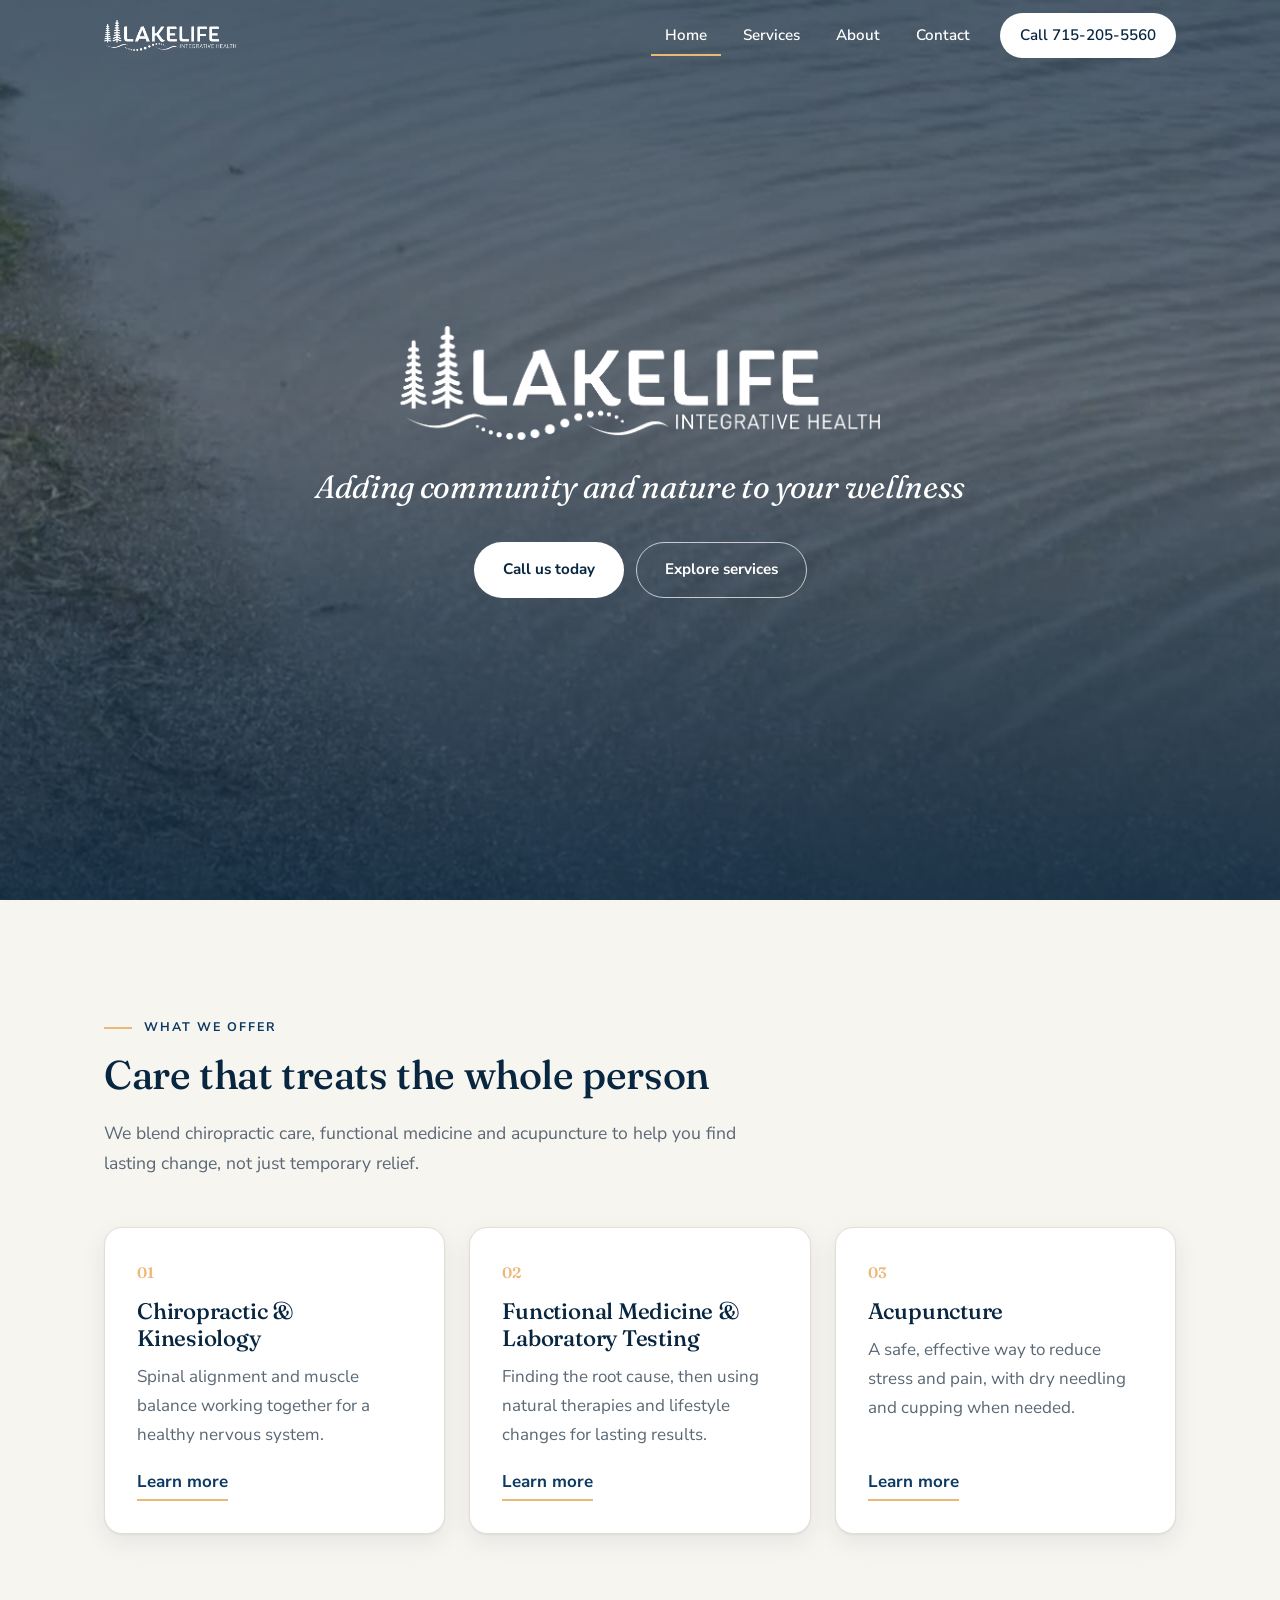
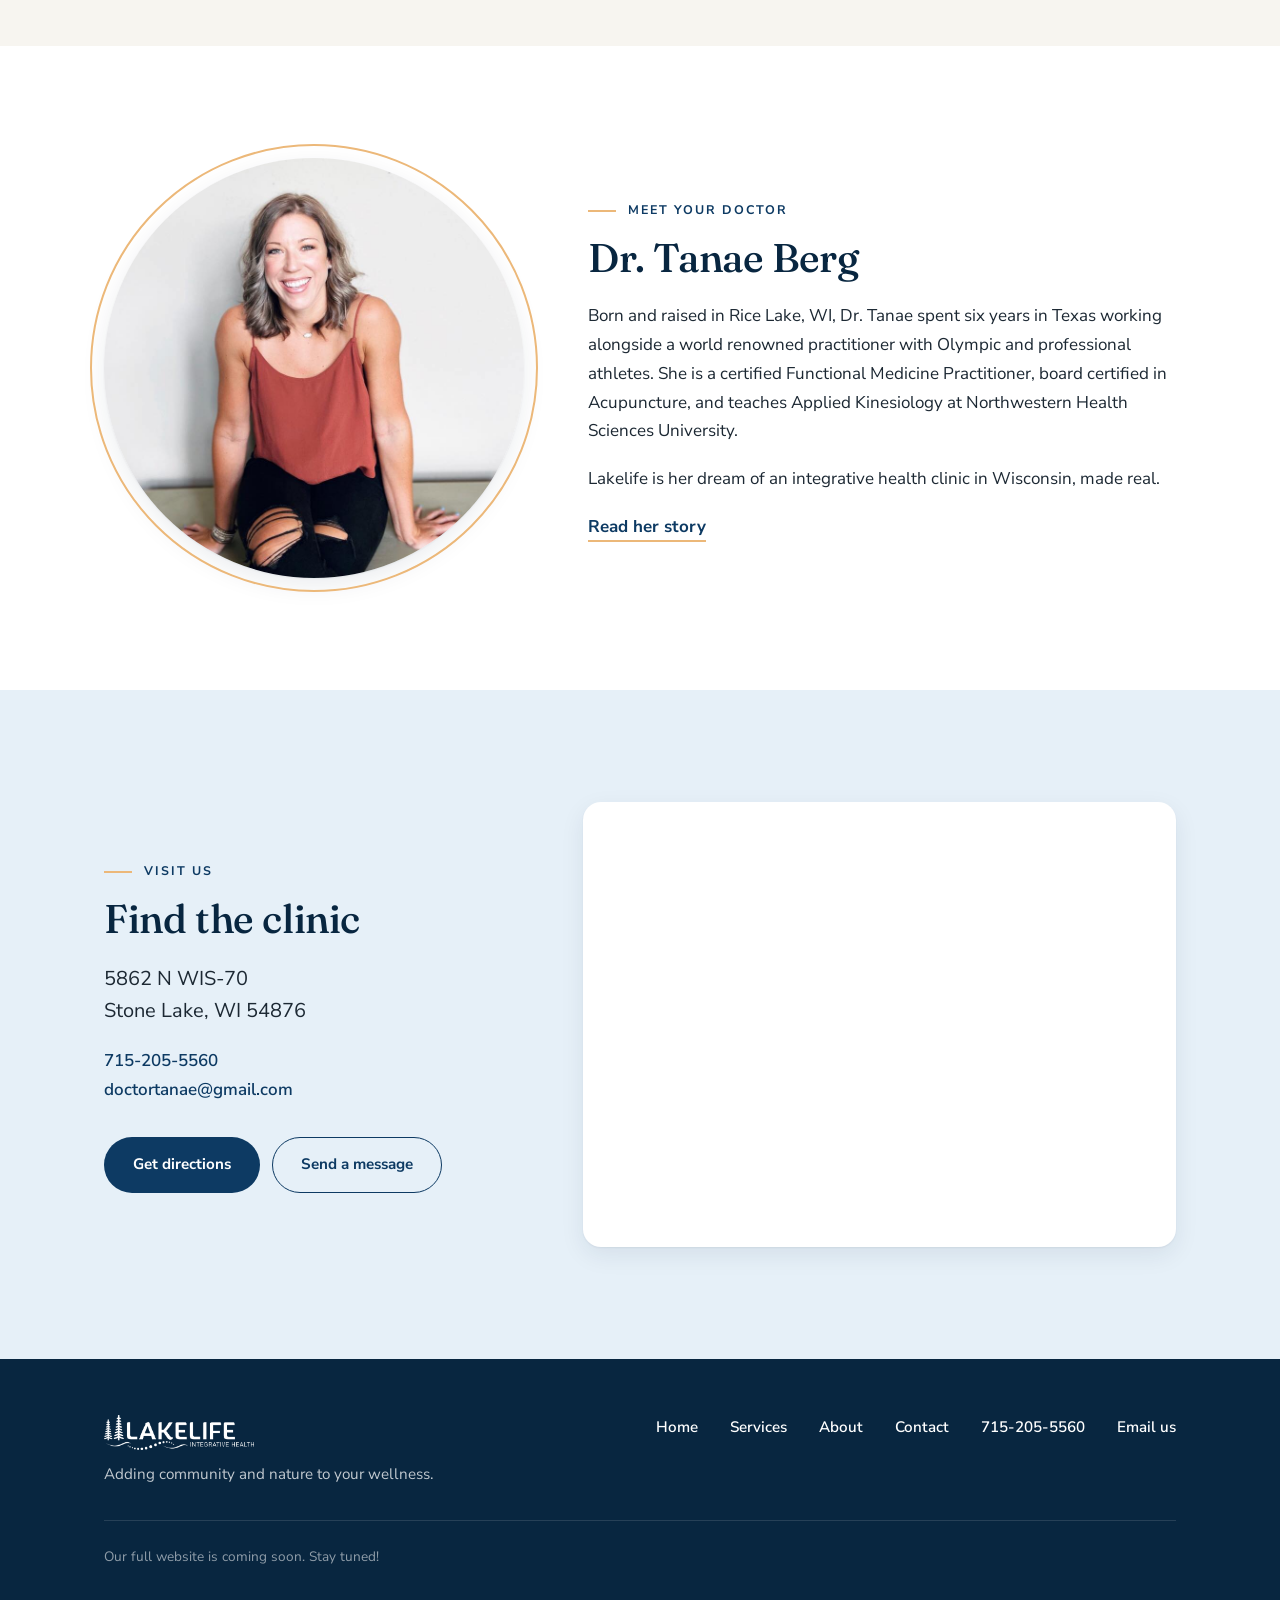
==== index.html @ 2a3be6d3 "Add Contact page with Netlify form and map - New contact.html: Netlify Forms contact form with a hon" ====
<!DOCTYPE html>
<html lang="en">

<head>
    <meta charset="UTF-8" />
    <meta name="viewport" content="width=device-width, initial-scale=1.0" />
    <title>Lakelife Integrative Health</title>
    <meta name="description" content="Chiropractic, kinesiology, functional medicine and acupuncture with Dr. Tanae Berg in Wisconsin." />
    <meta name="theme-color" content="#082640" />
    <link rel="icon" type="image/png" href="/images/icons8-lake-32.png" />
    <link rel="preconnect" href="https://fonts.googleapis.com" />
    <link rel="preconnect" href="https://fonts.gstatic.com" crossorigin />
    <link href="https://fonts.googleapis.com/css2?family=Fraunces:ital,opsz,wght@0,9..144,400;0,9..144,500;1,9..144,400&family=Nunito+Sans:opsz,wght@6..12,400;6..12,600;6..12,700&display=swap" rel="stylesheet" />
    <link rel="stylesheet" href="styles.css" />
    <script>document.documentElement.classList.add("js");</script>
</head>

<body>
    <header class="site-nav site-nav--overlay">
        <div class="container">
            <a class="brand" href="index.html" aria-label="Lakelife home">
                <img class="logo-color" src="images/logo.png" alt="Lakelife Integrative Health" width="1148" height="273" />
                <img class="logo-white" src="images/logo-white.png" alt="Lakelife Integrative Health" width="969" height="231" />
            </a>
            <button class="nav-toggle" type="button" aria-label="Menu" aria-expanded="false" aria-controls="nav-links">
                <svg width="26" height="26" viewBox="0 0 24 24" fill="none" stroke="currentColor" stroke-width="2" stroke-linecap="round" aria-hidden="true">
                    <path d="M4 7h16M4 12h16M4 17h16" />
                </svg>
            </button>
            <ul class="nav-links" id="nav-links">
                <li><a href="index.html" aria-current="page">Home</a></li>
                <li><a href="services.html">Services</a></li>
                <li><a href="about.html">About</a></li>
                <li><a href="contact.html">Contact</a></li>
                <li><a class="nav-cta" href="tel:715-205-5560">Call 715-205-5560</a></li>
            </ul>
        </div>
    </header>

    <main>
        <section class="hero">
            <video class="hero-video" autoplay loop muted playsinline preload="metadata" poster="videos/poster.jpg" aria-hidden="true">
                <source src="videos/video.mp4" type="video/mp4" />
            </video>
            <div class="container hero-content">
                <img class="hero-logo" src="images/logo-white.png" alt="Lakelife Integrative Health" width="969" height="231" />
                <h1>Adding community and nature to your wellness</h1>
                <div class="hero-actions">
                    <a class="btn btn--light" href="tel:715-205-5560">Call us today</a>
                    <a class="btn btn--ghost" href="services.html">Explore services</a>
                </div>
            </div>
        </section>

        <section class="section">
            <div class="container">
                <div class="section-head reveal">
                    <span class="eyebrow">What we offer</span>
                    <h2>Care that treats the whole person</h2>
                    <p>We blend chiropractic care, functional medicine and acupuncture to help you find lasting change, not just temporary relief.</p>
                </div>
                <div class="card-grid">
                <article class="card reveal">
                    <span class="card-num">01</span>
                    <h3>Chiropractic &amp; Kinesiology</h3>
                    <p>Spinal alignment and muscle balance working together for a healthy nervous system.</p>
                    <a class="text-link" href="services.html#service-1">Learn more</a>
                </article>
                <article class="card reveal">
                    <span class="card-num">02</span>
                    <h3>Functional Medicine &amp; Laboratory Testing</h3>
                    <p>Finding the root cause, then using natural therapies and lifestyle changes for lasting results.</p>
                    <a class="text-link" href="services.html#service-2">Learn more</a>
                </article>
                <article class="card reveal">
                    <span class="card-num">03</span>
                    <h3>Acupuncture</h3>
                    <p>A safe, effective way to reduce stress and pain, with dry needling and cupping when needed.</p>
                    <a class="text-link" href="services.html#service-3">Learn more</a>
                </article>
                </div>
            </div>
        </section>

        <section class="section section--white">
            <div class="container about-intro">
                <div class="portrait reveal">
                    <img src="images/headshot.jpg" alt="Dr. Tanae Berg" width="882" height="882" loading="lazy" />
                </div>
                <div class="reveal">
                    <span class="eyebrow">Meet your doctor</span>
                    <h2>Dr. Tanae Berg</h2>
                    <p>Born and raised in Rice Lake, WI, Dr. Tanae spent six years in Texas working alongside a world renowned practitioner with Olympic and professional athletes. She is a certified Functional Medicine Practitioner, board certified in Acupuncture, and teaches Applied Kinesiology at Northwestern Health Sciences University.</p>
                    <p>Lakelife is her dream of an integrative health clinic in Wisconsin, made real.</p>
                    <a class="text-link" href="about.html">Read her story</a>
                </div>
            </div>
        </section>

    <section class="section visit" id="visit">
        <div class="container visit-grid">
            <div class="visit-info reveal">
                <span class="eyebrow">Visit us</span>
                <h2>Find the clinic</h2>
                <address>
                    5862 N WIS-70<br>
                    Stone Lake, WI 54876
                </address>
                <ul class="visit-contact">
                    <li><a href="tel:715-205-5560">715-205-5560</a></li>
                    <li><a href="mailto:doctortanae@gmail.com">doctortanae@gmail.com</a></li>
                </ul>
                <div class="visit-actions">
                    <a class="btn btn--primary" href="https://www.google.com/maps/dir/?api=1&amp;destination=5862+N+WIS-70%2C+Stone+Lake%2C+WI+54876" target="_blank" rel="noopener">Get directions</a>
                    <a class="btn btn--outline" href="contact.html">Send a message</a>
                </div>
            </div>
            <div class="map reveal">
                <iframe
                    title="Map showing Lakelife Integrative Health in Stone Lake, Wisconsin"
                    src="https://www.google.com/maps?q=5862+N+WIS-70,+Stone+Lake,+WI+54876&amp;z=14&amp;output=embed"
                    loading="lazy"
                    referrerpolicy="no-referrer-when-downgrade"
                    allowfullscreen></iframe>
            </div>
        </div>
    </section>
    </main>

    <footer class="site-footer">
        <div class="container">
            <div class="footer-top">
                <div>
                    <img class="footer-logo" src="images/logo-white.png" alt="Lakelife Integrative Health" width="969" height="231" loading="lazy" />
                    <p class="footer-tagline">Adding community and nature to your wellness.</p>
                </div>
                <ul class="footer-links">
                    <li><a href="index.html">Home</a></li>
                    <li><a href="services.html">Services</a></li>
                    <li><a href="about.html">About</a></li>
                    <li><a href="contact.html">Contact</a></li>
                    <li><a href="tel:715-205-5560">715-205-5560</a></li>
                    <li><a href="mailto:doctortanae@gmail.com">Email us</a></li>
                </ul>
            </div>
            <p class="footer-bottom">Our full website is coming soon. Stay tuned!</p>
        </div>
    </footer>

    <script src="main.js"></script>
</body>

</html>
---- styles.css ----
/* ---------- Tokens ---------- */
:root {
  --navy: #0d3a63;
  --navy-deep: #082640;
  --lake: #7aaed6;
  --lake-soft: #e6f0f8;
  --sand: #ecb879;
  --paper: #f7f5f0;
  --white: #ffffff;
  --ink: #1c2833;
  --muted: #5a6875;
  --line: #e2ded5;

  --serif: "Fraunces", Georgia, serif;
  --sans: "Nunito Sans", system-ui, -apple-system, sans-serif;

  --radius: 18px;
  --shadow: 0 1px 2px rgba(8, 38, 64, 0.06), 0 8px 24px rgba(8, 38, 64, 0.08);
  --max: 1120px;
  --nav-h: 72px;
}

/* ---------- Base ---------- */
*,
*::before,
*::after {
  box-sizing: border-box;
}

html {
  scroll-behavior: smooth;
}

body {
  margin: 0;
  font-family: var(--sans);
  font-size: 17px;
  line-height: 1.7;
  color: var(--ink);
  background: var(--paper);
  -webkit-font-smoothing: antialiased;
  display: flex;
  flex-direction: column;
  min-height: 100vh;
}

main {
  flex: 1;
}

h1,
h2,
h3 {
  font-family: var(--serif);
  font-weight: 500;
  line-height: 1.2;
  color: var(--navy-deep);
  margin: 0 0 0.5em;
  letter-spacing: -0.01em;
}

h1 {
  font-size: clamp(2.2rem, 5vw, 3.4rem);
}

h2 {
  font-size: clamp(1.8rem, 3.5vw, 2.5rem);
}

h3 {
  font-size: 1.4rem;
}

p {
  margin: 0 0 1.1em;
}

a {
  color: var(--navy);
}

img {
  max-width: 100%;
  height: auto;
  display: block;
}

.container {
  width: 100%;
  max-width: var(--max);
  margin: 0 auto;
  padding: 0 24px;
}

.eyebrow {
  display: inline-block;
  font-size: 0.78rem;
  font-weight: 700;
  letter-spacing: 0.16em;
  text-transform: uppercase;
  color: var(--navy);
  margin-bottom: 14px;
}

.eyebrow::before {
  content: "";
  display: inline-block;
  width: 28px;
  height: 2px;
  background: var(--sand);
  vertical-align: middle;
  margin-right: 12px;
}

.section {
  padding: clamp(64px, 10vw, 112px) 0;
}

.section--white {
  background: var(--white);
}

.section-head {
  max-width: 640px;
  margin-bottom: 48px;
}

.section-head p {
  color: var(--muted);
  font-size: 1.1rem;
}

/* ---------- Buttons ---------- */
.btn {
  display: inline-flex;
  align-items: center;
  gap: 8px;
  padding: 14px 28px;
  border-radius: 999px;
  font-weight: 700;
  font-size: 0.95rem;
  text-decoration: none;
  border: 1.5px solid transparent;
  transition: background-color 0.2s, color 0.2s, border-color 0.2s, transform 0.2s;
}

.btn:hover {
  transform: translateY(-1px);
}

.btn--primary {
  background: var(--navy);
  color: var(--white);
}

.btn--primary:hover {
  background: var(--navy-deep);
}

.btn--light {
  background: var(--white);
  color: var(--navy-deep);
}

.btn--light:hover {
  background: var(--lake-soft);
}

.btn--ghost {
  border-color: rgba(255, 255, 255, 0.7);
  color: var(--white);
}

.btn--ghost:hover {
  background: rgba(255, 255, 255, 0.12);
}

.text-link {
  font-weight: 700;
  text-decoration: none;
  border-bottom: 2px solid var(--sand);
  padding-bottom: 2px;
}

.text-link:hover {
  color: var(--navy-deep);
}

/* ---------- Navigation ---------- */
.site-nav {
  position: fixed;
  inset: 0 0 auto 0;
  height: var(--nav-h);
  z-index: 10;
  background: rgba(255, 255, 255, 0.92);
  backdrop-filter: saturate(160%) blur(12px);
  -webkit-backdrop-filter: saturate(160%) blur(12px);
  border-bottom: 1px solid var(--line);
  transition: background-color 0.3s, border-color 0.3s, transform 0.3s;
}

.site-nav.is-hidden {
  transform: translateY(-100%);
}

.site-nav .container {
  height: 100%;
  display: flex;
  align-items: center;
  justify-content: space-between;
}

.brand {
  display: block;
  width: 132px;
}

.brand .logo-white {
  display: none;
}

.nav-links {
  display: flex;
  align-items: center;
  gap: 8px;
  list-style: none;
  margin: 0;
  padding: 0;
}

.nav-links a {
  display: block;
  padding: 8px 14px;
  border-radius: 999px;
  font-weight: 600;
  font-size: 0.95rem;
  text-decoration: none;
  color: var(--ink);
  transition: background-color 0.2s, color 0.2s;
}

.nav-links a:hover {
  background: var(--lake-soft);
}

.nav-links a[aria-current="page"] {
  color: var(--navy);
  box-shadow: inset 0 -2px 0 var(--sand);
  border-radius: 0;
}

.nav-links .nav-cta {
  background: var(--navy);
  color: var(--white);
  margin-left: 8px;
  padding: 10px 20px;
}

.nav-links .nav-cta:hover {
  background: var(--navy-deep);
}

.nav-toggle {
  display: none;
  background: none;
  border: 0;
  padding: 8px;
  margin-right: -8px;
  cursor: pointer;
  color: var(--ink);
}

.nav-toggle svg {
  display: block;
}

/* Transparent nav over the home hero, until the page scrolls */
.site-nav--overlay:not(.is-scrolled):not(.is-open) {
  background: transparent;
  border-color: transparent;
  backdrop-filter: none;
  -webkit-backdrop-filter: none;
}

.site-nav--overlay:not(.is-scrolled):not(.is-open) .logo-color {
  display: none;
}

.site-nav--overlay:not(.is-scrolled):not(.is-open) .logo-white {
  display: block;
}

.site-nav--overlay:not(.is-scrolled):not(.is-open) .nav-links a,
.site-nav--overlay:not(.is-scrolled):not(.is-open) .nav-toggle {
  color: var(--white);
}

.site-nav--overlay:not(.is-scrolled):not(.is-open) .nav-links a:hover {
  background: rgba(255, 255, 255, 0.14);
}

.site-nav--overlay:not(.is-scrolled):not(.is-open) .nav-links .nav-cta {
  background: var(--white);
  color: var(--navy-deep);
}

@media (max-width: 760px) {
  .nav-toggle {
    display: block;
  }

  .nav-links {
    position: absolute;
    top: var(--nav-h);
    left: 0;
    right: 0;
    flex-direction: column;
    align-items: stretch;
    gap: 0;
    padding: 8px 16px 20px;
    background: var(--white);
    border-bottom: 1px solid var(--line);
    box-shadow: 0 12px 24px rgba(8, 38, 64, 0.08);
    display: none;
  }

  .site-nav.is-open .nav-links {
    display: flex;
  }

  .nav-links a {
    padding: 14px 12px;
    border-radius: 10px;
  }

  .nav-links a[aria-current="page"] {
    box-shadow: none;
    background: var(--lake-soft);
    border-radius: 10px;
  }

  .nav-links .nav-cta {
    margin: 8px 0 0;
    text-align: center;
  }
}

/* ---------- Home hero ---------- */
.hero {
  position: relative;
  min-height: 100vh;
  min-height: 100svh;
  display: flex;
  align-items: center;
  color: var(--white);
  overflow: hidden;
  background: var(--navy-deep) url("videos/poster.jpg") center / cover;
}

.hero-video {
  position: absolute;
  inset: 0;
  width: 100%;
  height: 100%;
  object-fit: cover;
}

.hero::after {
  content: "";
  position: absolute;
  inset: 0;
  background: linear-gradient(180deg, rgba(8, 38, 64, 0.55) 0%, rgba(8, 38, 64, 0.35) 45%, rgba(8, 38, 64, 0.8) 100%);
}

.hero-content {
  position: relative;
  z-index: 1;
  text-align: center;
  padding-top: var(--nav-h);
  padding-bottom: 48px;
}

.hero-logo {
  width: min(480px, 80vw);
  margin: 0 auto 28px;
}

.hero h1 {
  color: var(--white);
  font-size: clamp(1.4rem, 3vw, 2rem);
  font-weight: 400;
  font-style: italic;
  margin-bottom: 36px;
}

.hero-actions {
  display: flex;
  flex-wrap: wrap;
  justify-content: center;
  gap: 12px;
}

/* ---------- Inner page header ---------- */
.page-header {
  position: relative;
  padding: calc(var(--nav-h) + 72px) 0 72px;
  background: linear-gradient(135deg, var(--navy-deep) 0%, var(--navy) 60%, #3f7cae 100%);
  color: var(--white);
  overflow: hidden;
}

.page-header::after {
  content: "";
  position: absolute;
  right: -120px;
  bottom: -160px;
  width: 420px;
  height: 420px;
  border-radius: 50%;
  border: 1px solid rgba(255, 255, 255, 0.12);
  box-shadow: 0 0 0 60px rgba(255, 255, 255, 0.03), 0 0 0 120px rgba(255, 255, 255, 0.02);
}

.page-header h1 {
  color: var(--white);
  margin-bottom: 12px;
}

.page-header p {
  max-width: 560px;
  font-size: 1.15rem;
  color: rgba(255, 255, 255, 0.82);
  margin: 0;
}

.page-header .eyebrow {
  color: var(--lake);
}

/* ---------- Service cards ---------- */
.card-grid {
  display: grid;
  grid-template-columns: repeat(auto-fit, minmax(280px, 1fr));
  gap: 24px;
}

.card {
  background: var(--white);
  border: 1px solid var(--line);
  border-radius: var(--radius);
  padding: 32px;
  box-shadow: var(--shadow);
  display: flex;
  flex-direction: column;
}

.card-num {
  font-family: var(--serif);
  font-size: 0.95rem;
  color: var(--sand);
  font-weight: 600;
  margin-bottom: 12px;
}

.card p {
  color: var(--muted);
}

.card .text-link {
  margin-top: auto;
  align-self: flex-start;
}

/* Full service write-ups */
.service {
  display: grid;
  grid-template-columns: minmax(0, 1fr) minmax(0, 2fr);
  gap: 48px;
  padding: 56px 0;
  border-top: 1px solid var(--line);
}

.service:first-child {
  border-top: 0;
  padding-top: 0;
}

.service:last-child {
  padding-bottom: 0;
}

.service p {
  color: var(--muted);
  font-size: 1.05rem;
}

.service p:last-child {
  margin-bottom: 0;
}

@media (max-width: 760px) {
  .service {
    grid-template-columns: 1fr;
    gap: 8px;
  }
}

/* ---------- About ---------- */
.about-intro {
  display: grid;
  grid-template-columns: minmax(0, 5fr) minmax(0, 7fr);
  gap: 64px;
  align-items: center;
}

.portrait {
  position: relative;
}

.portrait img {
  width: 100%;
  aspect-ratio: 1;
  object-fit: cover;
  border-radius: 50%;
  box-shadow: var(--shadow);
}

.portrait::before {
  content: "";
  position: absolute;
  inset: -14px;
  border-radius: 50%;
  border: 2px solid var(--sand);
}

.about-layout {
  display: grid;
  grid-template-columns: minmax(0, 4fr) minmax(0, 7fr);
  gap: 72px;
  align-items: start;
}

.about-aside {
  position: sticky;
  top: calc(var(--nav-h) + 32px);
}

.about-aside .portrait {
  margin: 14px 14px 40px;
}

.credentials {
  list-style: none;
  margin: 0;
  padding: 24px;
  background: var(--white);
  border: 1px solid var(--line);
  border-radius: var(--radius);
}

.credentials li {
  padding: 10px 0 10px 28px;
  position: relative;
  font-size: 0.95rem;
  line-height: 1.5;
  border-top: 1px solid var(--line);
}

.credentials li:first-child {
  border-top: 0;
  padding-top: 0;
}

.credentials li:last-child {
  padding-bottom: 0;
}

.credentials li::before {
  content: "";
  position: absolute;
  left: 4px;
  top: 17px;
  width: 8px;
  height: 8px;
  border-radius: 50%;
  background: var(--lake);
}

.credentials li:first-child::before {
  top: 7px;
}

.bio p {
  font-size: 1.08rem;
}

.bio p:first-child::first-letter {
  font-family: var(--serif);
  float: left;
  font-size: 3.6em;
  line-height: 0.9;
  padding: 6px 10px 0 0;
  color: var(--navy);
}

@media (max-width: 860px) {
  .about-intro,
  .about-layout {
    grid-template-columns: 1fr;
    gap: 40px;
  }

  .about-aside {
    position: static;
  }

  .portrait {
    max-width: 280px;
    margin: 14px auto;
  }

  .about-aside .portrait {
    margin: 14px auto 40px;
  }
}

/* ---------- Call to action band ---------- */
.cta-band {
  background: var(--lake-soft);
  padding: 72px 0;
  text-align: center;
}

.cta-band p {
  color: var(--muted);
  font-size: 1.1rem;
  margin-bottom: 28px;
}

/* ---------- Footer ---------- */
.site-footer {
  background: var(--navy-deep);
  color: rgba(255, 255, 255, 0.75);
  padding: 56px 0 32px;
  font-size: 0.95rem;
}

.footer-top {
  display: flex;
  flex-wrap: wrap;
  justify-content: space-between;
  align-items: flex-start;
  gap: 32px;
  padding-bottom: 32px;
  border-bottom: 1px solid rgba(255, 255, 255, 0.12);
}

.footer-logo {
  width: 150px;
  margin-bottom: 12px;
}

.footer-tagline {
  margin: 0;
}

.footer-links {
  display: flex;
  flex-wrap: wrap;
  gap: 8px 32px;
  list-style: none;
  margin: 0;
  padding: 0;
}

.footer-links a {
  color: var(--white);
  text-decoration: none;
  font-weight: 600;
}

.footer-links a:hover {
  color: var(--lake);
}

.footer-bottom {
  padding-top: 24px;
  font-size: 0.85rem;
  color: rgba(255, 255, 255, 0.55);
}

/* ---------- Scroll reveal ---------- */
.js .reveal {
  opacity: 0;
  transform: translateY(16px);
  transition: opacity 0.6s ease, transform 0.6s ease;
}

.js .reveal.is-visible {
  opacity: 1;
  transform: none;
}

@media (prefers-reduced-motion: reduce) {
  html {
    scroll-behavior: auto;
  }

  .js .reveal {
    opacity: 1;
    transform: none;
    transition: none;
  }

  .hero-video {
    display: none;
  }
}

/* ---------- Visit / map ---------- */
.visit {
  background: var(--lake-soft);
}

.visit-grid {
  display: grid;
  grid-template-columns: minmax(0, 5fr) minmax(0, 7fr);
  gap: 56px;
  align-items: center;
}

.visit address {
  font-style: normal;
  font-size: 1.25rem;
  line-height: 1.6;
  margin-bottom: 20px;
}

.visit-contact {
  list-style: none;
  margin: 0 0 32px;
  padding: 0;
}

.visit-contact a {
  font-weight: 600;
  text-decoration: none;
}

.visit-contact a:hover {
  text-decoration: underline;
}

.visit-actions {
  display: flex;
  flex-wrap: wrap;
  gap: 12px;
}

.btn--outline {
  border-color: var(--navy);
  color: var(--navy);
}

.btn--outline:hover {
  background: var(--white);
}

.map {
  border-radius: var(--radius);
  overflow: hidden;
  box-shadow: var(--shadow);
  background: var(--white);
  aspect-ratio: 4 / 3;
}

.map iframe {
  display: block;
  width: 100%;
  height: 100%;
  border: 0;
}

@media (max-width: 860px) {
  .visit-grid {
    grid-template-columns: 1fr;
    gap: 40px;
  }

  .map {
    aspect-ratio: 1;
  }
}

.cta-actions,
.thanks-actions {
  display: flex;
  flex-wrap: wrap;
  justify-content: center;
  gap: 12px;
}

.thanks-actions {
  justify-content: flex-start;
}

/* ---------- Contact ---------- */
.contact-layout {
  display: grid;
  grid-template-columns: minmax(0, 7fr) minmax(0, 4fr);
  gap: 56px;
  align-items: start;
}

.contact-form {
  background: var(--white);
  border: 1px solid var(--line);
  border-radius: var(--radius);
  padding: clamp(24px, 4vw, 40px);
  box-shadow: var(--shadow);
}

.field-row {
  display: grid;
  grid-template-columns: 1fr 1fr;
  gap: 0 20px;
}

.field {
  margin-bottom: 20px;
}

.field label {
  display: block;
  font-weight: 700;
  font-size: 0.92rem;
  margin-bottom: 6px;
}

.optional {
  font-weight: 400;
  color: var(--muted);
}

.field input,
.field select,
.field textarea {
  width: 100%;
  font: inherit;
  font-size: 1rem;
  color: var(--ink);
  background: var(--paper);
  border: 1.5px solid var(--line);
  border-radius: 12px;
  padding: 12px 14px;
  transition: border-color 0.2s, box-shadow 0.2s, background-color 0.2s;
}

.field textarea {
  resize: vertical;
  min-height: 140px;
}

.field input:focus,
.field select:focus,
.field textarea:focus {
  outline: none;
  background: var(--white);
  border-color: var(--lake);
  box-shadow: 0 0 0 4px rgba(122, 174, 214, 0.25);
}

.field-note {
  font-size: 0.85rem;
  color: var(--muted);
  margin: 8px 0 0;
}

.contact-form .btn {
  border: 0;
  cursor: pointer;
  font-family: inherit;
}

.hp-field {
  position: absolute;
  left: -9999px;
}

.contact-details {
  display: grid;
  gap: 16px;
}

.contact-card {
  background: var(--lake-soft);
  border-radius: var(--radius);
  padding: 24px;
}

.contact-card h3 {
  font-size: 1.1rem;
  margin-bottom: 6px;
}

.contact-card a {
  font-weight: 600;
  text-decoration: none;
  word-break: break-word;
}

.contact-card address {
  font-style: normal;
  margin-bottom: 12px;
}

@media (max-width: 860px) {
  .contact-layout {
    grid-template-columns: 1fr;
    gap: 32px;
  }
}

@media (max-width: 520px) {
  .field-row {
    grid-template-columns: 1fr;
  }
}

.contact-map .section-head {
  margin-bottom: 32px;
}

.map--wide {
  aspect-ratio: 16 / 7;
}

@media (max-width: 860px) {
  .map--wide {
    aspect-ratio: 1;
  }
}
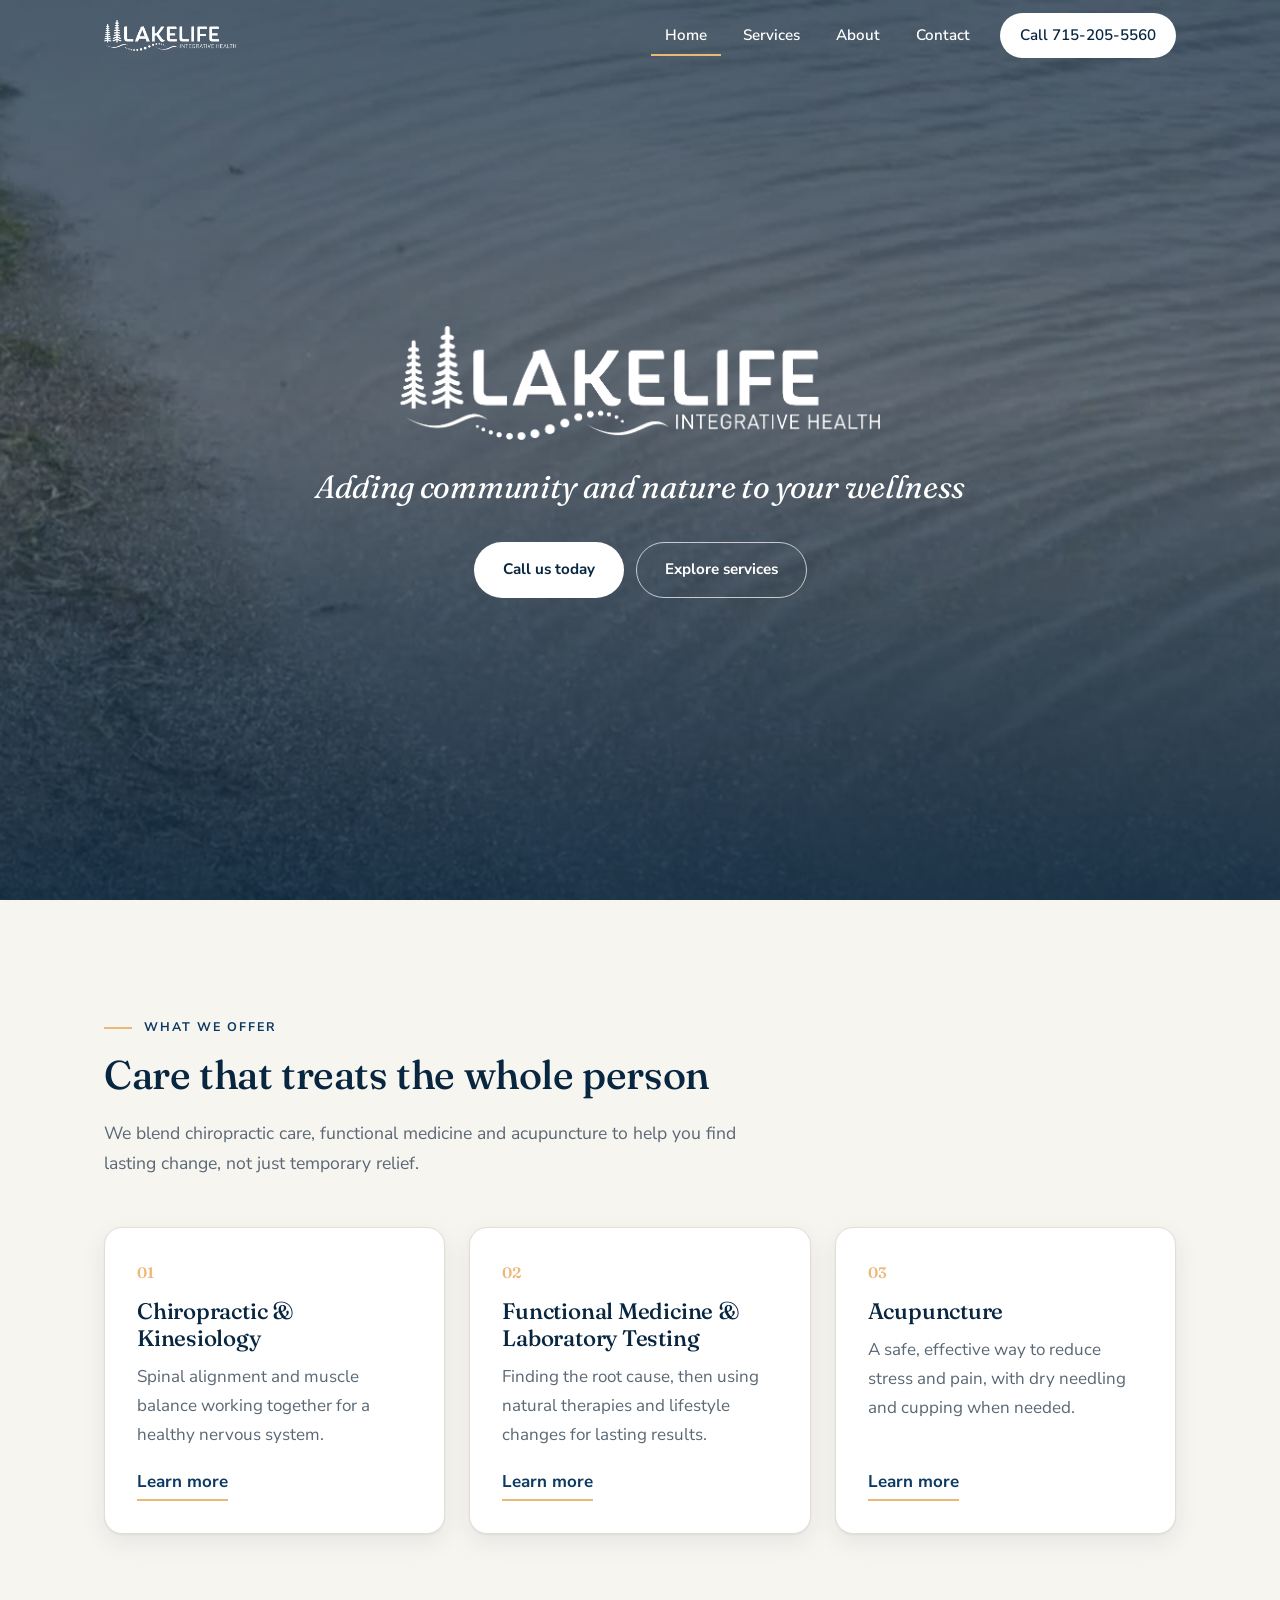
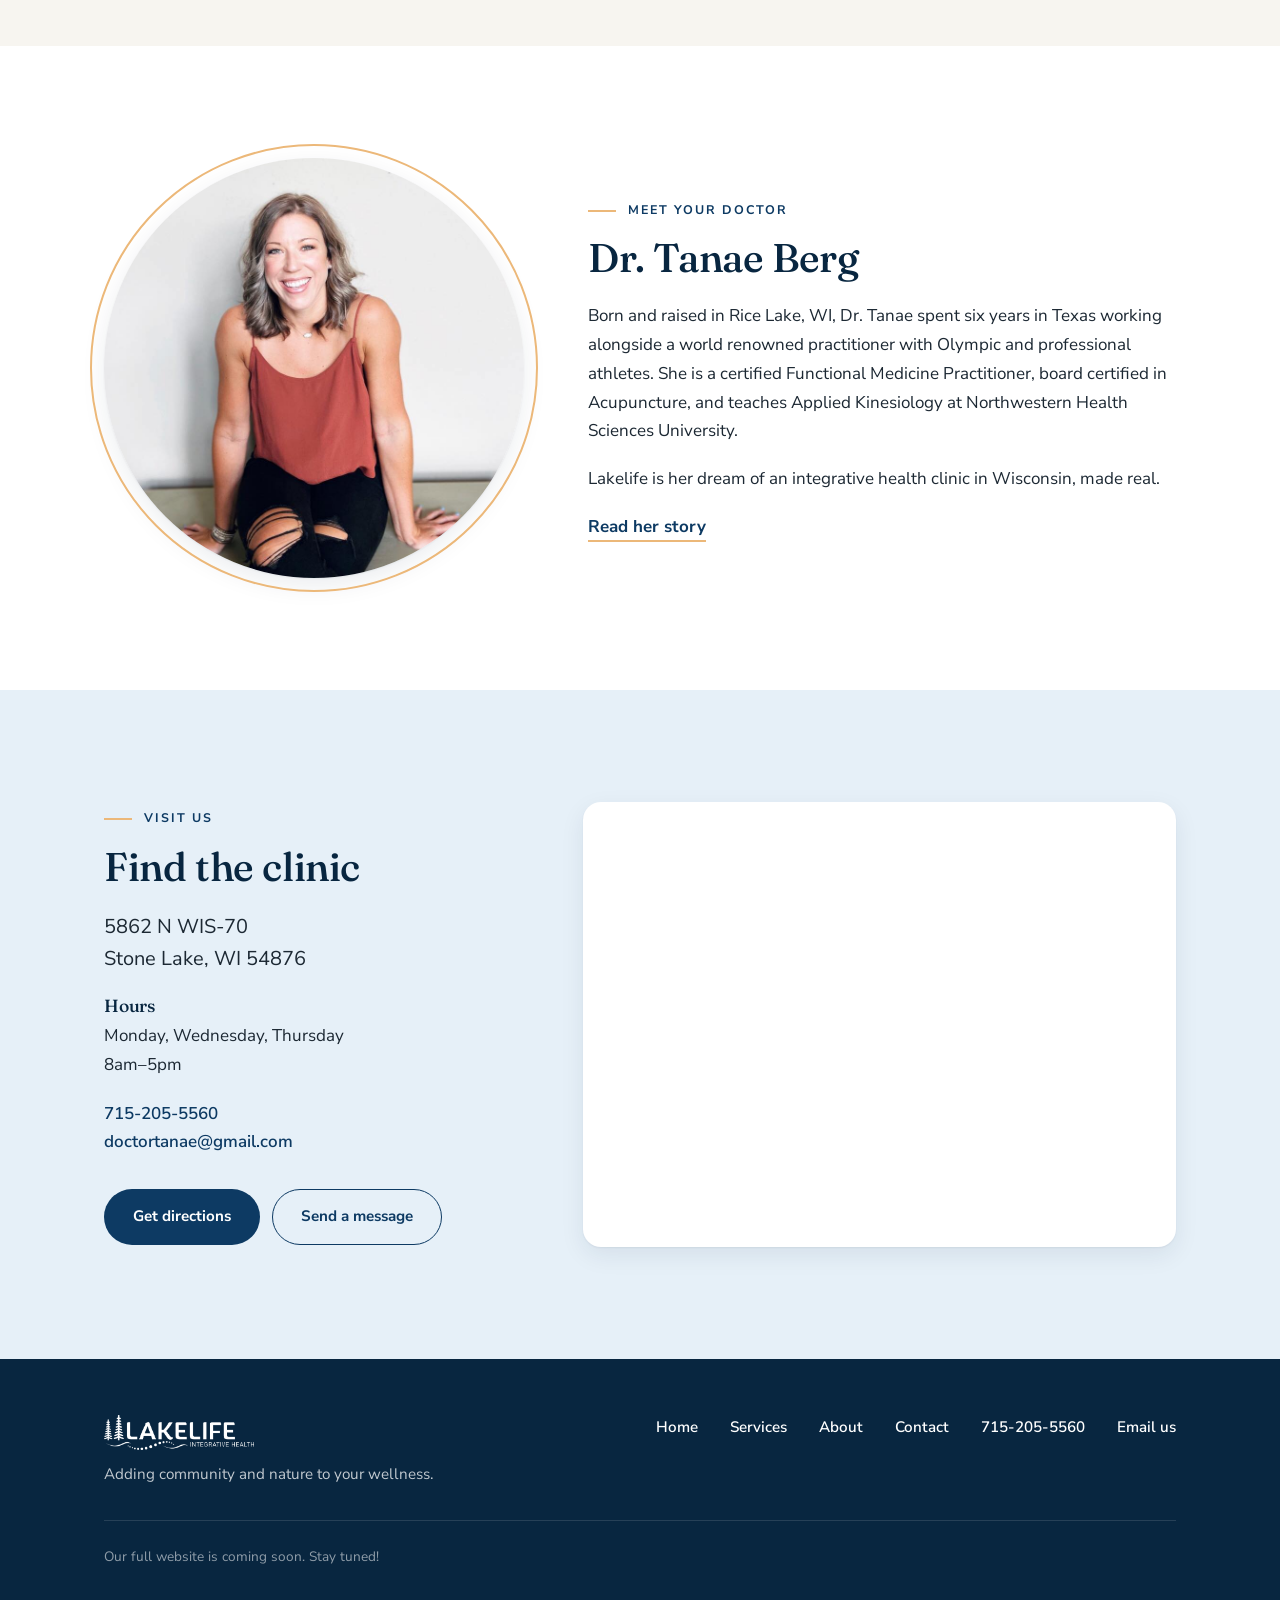
==== commit 6992d971: "Add full services details and opening hours - Services page: use the current service descriptions fr" ====
--- a/index.html
+++ b/index.html
@@ -106,6 +106,10 @@
                     5862 N WIS-70<br>
                     Stone Lake, WI 54876
                 </address>
+                <div class="hours">
+                    <h3>Hours</h3>
+                    <p>Monday, Wednesday, Thursday<br>8am–5pm</p>
+                </div>
                 <ul class="visit-contact">
                     <li><a href="tel:715-205-5560">715-205-5560</a></li>
                     <li><a href="mailto:doctortanae@gmail.com">doctortanae@gmail.com</a></li>
--- a/styles.css
+++ b/styles.css
@@ -940,3 +940,89 @@
     aspect-ratio: 1;
   }
 }
+
+/* ---------- Service details ---------- */
+.service-sub {
+  font-size: 1.15rem;
+  margin: 32px 0 14px;
+}
+
+.condition-list {
+  list-style: none;
+  margin: 0;
+  padding: 0;
+  display: flex;
+  flex-wrap: wrap;
+  gap: 8px;
+}
+
+.condition-list li {
+  background: var(--lake-soft);
+  color: var(--navy-deep);
+  border-radius: 999px;
+  padding: 6px 14px;
+  font-size: 0.9rem;
+  font-weight: 600;
+  line-height: 1.4;
+}
+
+.service p.helps {
+  margin-top: 16px;
+  font-family: var(--serif);
+  font-style: italic;
+  font-size: 1.15rem;
+  color: var(--navy);
+}
+
+.test-grid {
+  display: grid;
+  grid-template-columns: repeat(2, minmax(0, 1fr));
+  gap: 16px;
+}
+
+.test-card {
+  background: var(--white);
+  border: 1px solid var(--line);
+  border-radius: var(--radius);
+  padding: 22px;
+}
+
+.test-card h4 {
+  font-family: var(--serif);
+  font-weight: 500;
+  font-size: 1.15rem;
+  color: var(--navy-deep);
+  margin: 0 0 8px;
+}
+
+.service .test-card p {
+  font-size: 0.95rem;
+  margin-bottom: 8px;
+}
+
+.service .test-card p.test-areas {
+  color: var(--ink);
+  margin-bottom: 0;
+}
+
+@media (max-width: 600px) {
+  .test-grid {
+    grid-template-columns: 1fr;
+  }
+}
+
+/* ---------- Hours ---------- */
+.hours {
+  margin-bottom: 20px;
+}
+
+.hours h3,
+.contact-card h3 {
+  font-size: 1.1rem;
+  margin-bottom: 6px;
+}
+
+.hours p,
+.contact-card p {
+  margin: 0;
+}
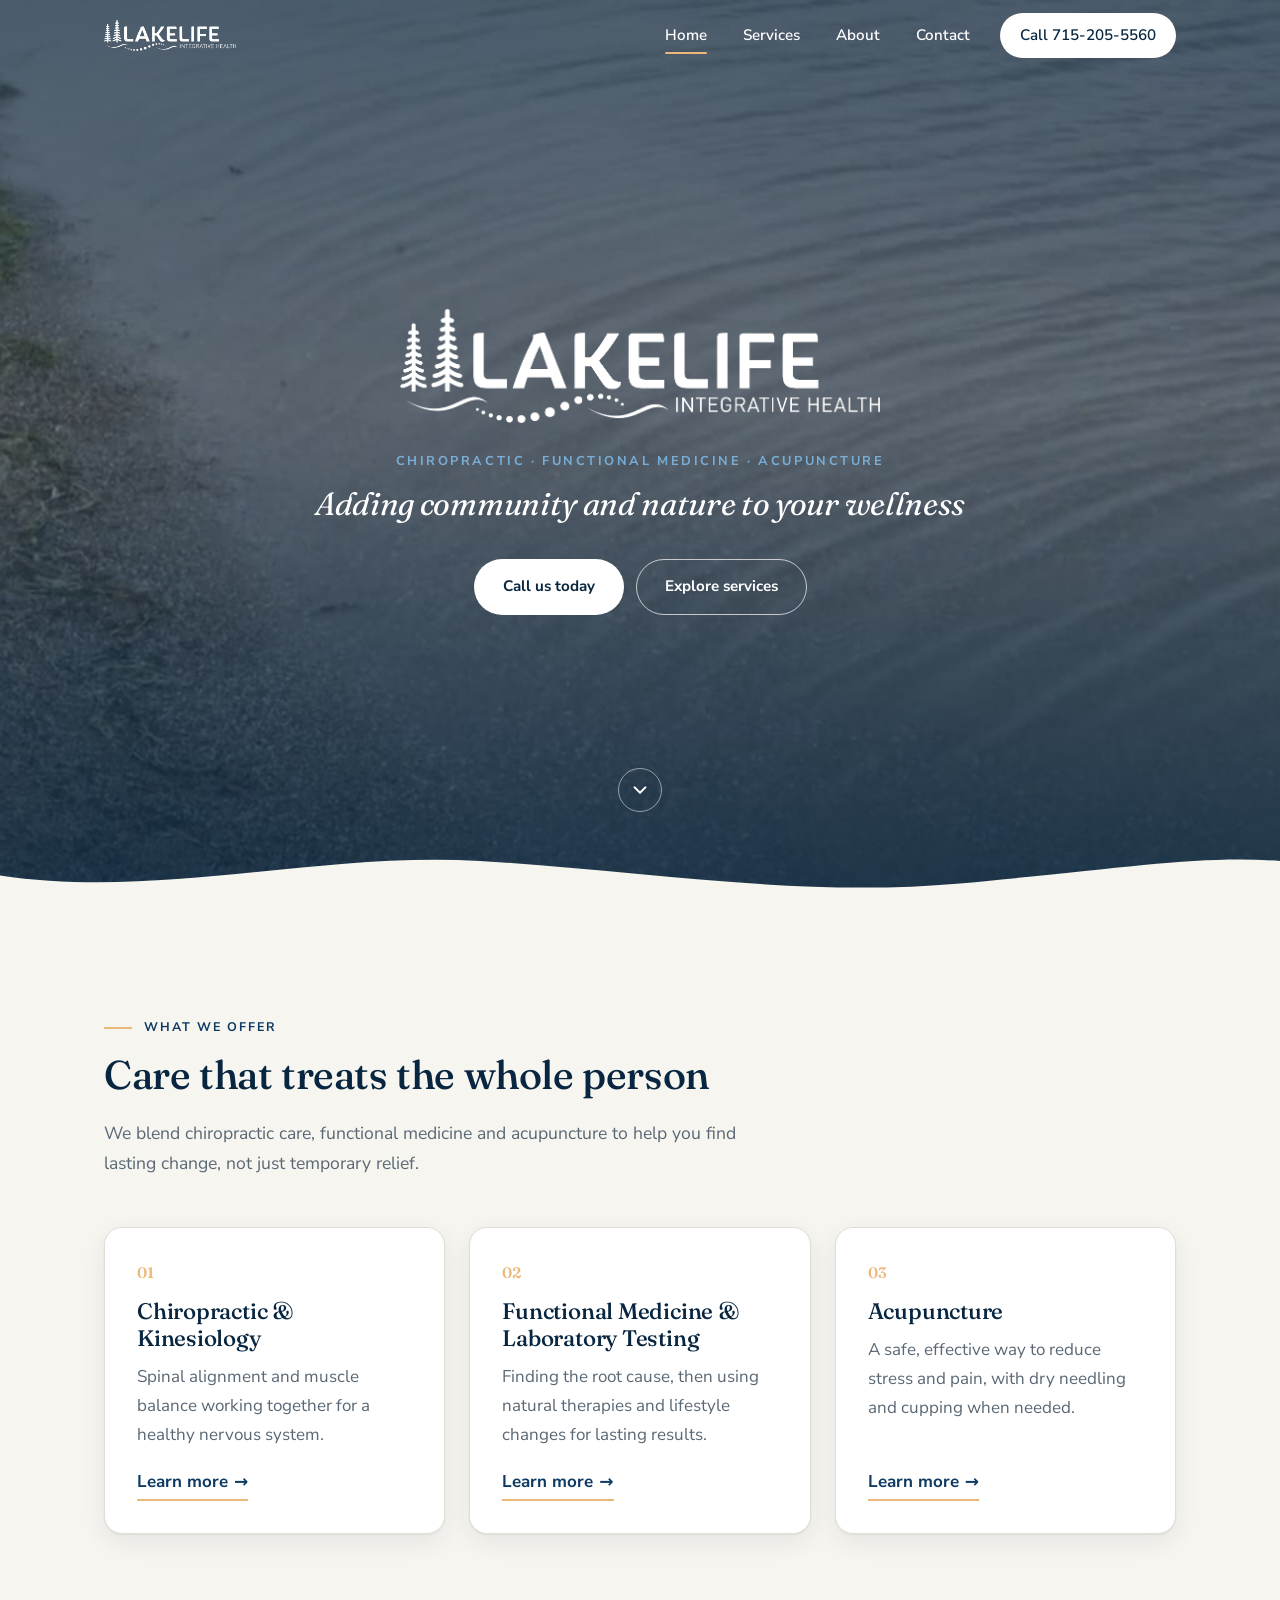
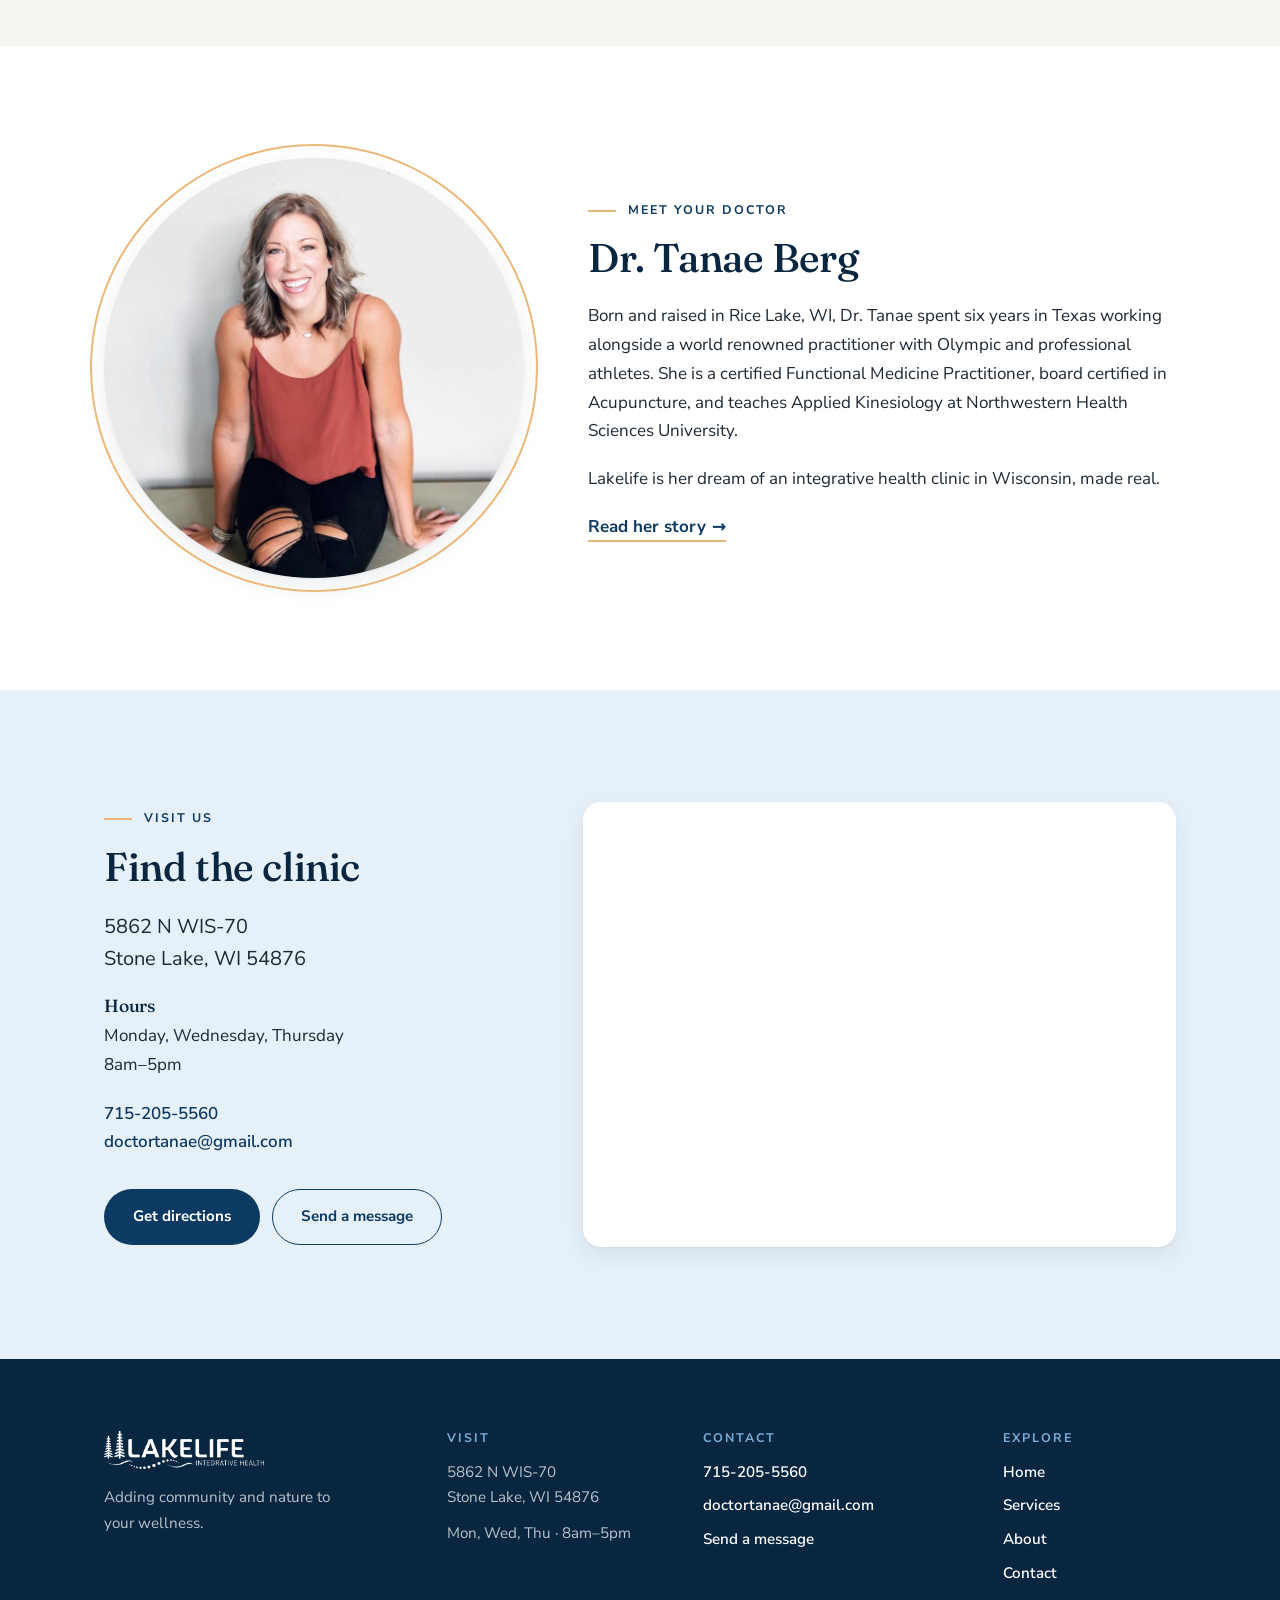
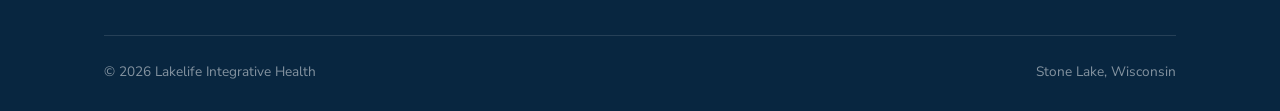
==== commit 17659531: "Polish design: brand wave, new footer, jump links, hover states - Add a wave divider echoing the log" ====
--- a/index.html
+++ b/index.html
@@ -44,15 +44,22 @@
             </video>
             <div class="container hero-content">
                 <img class="hero-logo" src="images/logo-white.png" alt="Lakelife Integrative Health" width="969" height="231" />
+                <p class="hero-services"><span>Chiropractic</span> · <span>Functional Medicine</span> · <span>Acupuncture</span></p>
                 <h1>Adding community and nature to your wellness</h1>
                 <div class="hero-actions">
                     <a class="btn btn--light" href="tel:715-205-5560">Call us today</a>
                     <a class="btn btn--ghost" href="services.html">Explore services</a>
                 </div>
             </div>
+            <a class="scroll-cue" href="#offer" aria-label="Scroll to services">
+                <svg width="22" height="22" viewBox="0 0 24 24" fill="none" stroke="currentColor" stroke-width="2" stroke-linecap="round" stroke-linejoin="round" aria-hidden="true"><path d="M6 9l6 6 6-6" /></svg>
+            </a>
+            <svg class="wave" viewBox="0 0 1440 80" preserveAspectRatio="none" aria-hidden="true" focusable="false">
+                <path d="M0,48 C180,78 360,18 540,30 C720,42 900,76 1080,58 C1260,40 1350,22 1440,30 L1440,80 L0,80 Z" />
+            </svg>
         </section>
 
-        <section class="section">
+        <section class="section" id="offer">
             <div class="container">
                 <div class="section-head reveal">
                     <span class="eyebrow">What we offer</span>
@@ -133,21 +140,38 @@
 
     <footer class="site-footer">
         <div class="container">
-            <div class="footer-top">
+            <div class="footer-grid">
+                <div class="footer-brand">
+                    <img class="footer-logo" src="images/logo-white.png" alt="Lakelife Integrative Health" width="969" height="231" loading="lazy" />
+                    <p>Adding community and nature to your wellness.</p>
+                </div>
                 <div>
-                    <img class="footer-logo" src="images/logo-white.png" alt="Lakelife Integrative Health" width="969" height="231" loading="lazy" />
-                    <p class="footer-tagline">Adding community and nature to your wellness.</p>
+                    <h2 class="footer-heading">Visit</h2>
+                    <address>5862 N WIS-70<br>Stone Lake, WI 54876</address>
+                    <p>Mon, Wed, Thu · 8am–5pm</p>
                 </div>
-                <ul class="footer-links">
-                    <li><a href="index.html">Home</a></li>
-                    <li><a href="services.html">Services</a></li>
-                    <li><a href="about.html">About</a></li>
-                    <li><a href="contact.html">Contact</a></li>
-                    <li><a href="tel:715-205-5560">715-205-5560</a></li>
-                    <li><a href="mailto:doctortanae@gmail.com">Email us</a></li>
-                </ul>
+                <div>
+                    <h2 class="footer-heading">Contact</h2>
+                    <ul class="footer-list">
+                        <li><a href="tel:715-205-5560">715-205-5560</a></li>
+                        <li><a href="mailto:doctortanae@gmail.com">doctortanae@gmail.com</a></li>
+                        <li><a href="contact.html">Send a message</a></li>
+                    </ul>
+                </div>
+                <div>
+                    <h2 class="footer-heading">Explore</h2>
+                    <ul class="footer-list">
+                        <li><a href="index.html">Home</a></li>
+                        <li><a href="services.html">Services</a></li>
+                        <li><a href="about.html">About</a></li>
+                        <li><a href="contact.html">Contact</a></li>
+                    </ul>
+                </div>
             </div>
-            <p class="footer-bottom">Our full website is coming soon. Stay tuned!</p>
+            <div class="footer-bottom">
+                <p>© <span data-year>2026</span> Lakelife Integrative Health</p>
+                <p>Stone Lake, Wisconsin</p>
+            </div>
         </div>
     </footer>
 
--- a/styles.css
+++ b/styles.css
@@ -21,6 +21,21 @@
 }
 
 /* ---------- Base ---------- */
+::selection {
+  background: var(--lake);
+  color: var(--navy-deep);
+}
+
+:focus-visible {
+  outline: 3px solid var(--lake);
+  outline-offset: 3px;
+  border-radius: 6px;
+}
+
+[id] {
+  scroll-margin-top: calc(var(--nav-h) + 24px);
+}
+
 *,
 *::before,
 *::after {
@@ -182,8 +197,19 @@
   padding-bottom: 2px;
 }
 
+.text-link::after {
+  content: "→";
+  display: inline-block;
+  margin-left: 6px;
+  transition: transform 0.2s;
+}
+
 .text-link:hover {
   color: var(--navy-deep);
+}
+
+.text-link:hover::after {
+  transform: translateX(3px);
 }
 
 /* ---------- Navigation ---------- */
@@ -243,10 +269,19 @@
   background: var(--lake-soft);
 }
 
-.nav-links a[aria-current="page"] {
-  color: var(--navy);
-  box-shadow: inset 0 -2px 0 var(--sand);
-  border-radius: 0;
+.nav-links a {
+  position: relative;
+}
+
+.nav-links a[aria-current="page"]::after {
+  content: "";
+  position: absolute;
+  left: 14px;
+  right: 14px;
+  bottom: 2px;
+  height: 2px;
+  border-radius: 2px;
+  background: var(--sand);
 }
 
 .nav-links .nav-cta {
@@ -334,9 +369,11 @@
   }
 
   .nav-links a[aria-current="page"] {
-    box-shadow: none;
     background: var(--lake-soft);
-    border-radius: 10px;
+  }
+
+  .nav-links a[aria-current="page"]::after {
+    display: none;
   }
 
   .nav-links .nav-cta {
@@ -403,7 +440,7 @@
 /* ---------- Inner page header ---------- */
 .page-header {
   position: relative;
-  padding: calc(var(--nav-h) + 72px) 0 72px;
+  padding: calc(var(--nav-h) + 72px) 0 120px;
   background: linear-gradient(135deg, var(--navy-deep) 0%, var(--navy) 60%, #3f7cae 100%);
   color: var(--white);
   overflow: hidden;
@@ -421,6 +458,11 @@
   box-shadow: 0 0 0 60px rgba(255, 255, 255, 0.03), 0 0 0 120px rgba(255, 255, 255, 0.02);
 }
 
+.page-header .container {
+  position: relative;
+  z-index: 1;
+}
+
 .page-header h1 {
   color: var(--white);
   margin-bottom: 12px;
@@ -452,6 +494,12 @@
   box-shadow: var(--shadow);
   display: flex;
   flex-direction: column;
+  transition: transform 0.25s, box-shadow 0.25s;
+}
+
+.card:hover {
+  transform: translateY(-4px);
+  box-shadow: 0 2px 4px rgba(8, 38, 64, 0.06), 0 16px 40px rgba(8, 38, 64, 0.12);
 }
 
 .card-num {
@@ -640,53 +688,87 @@
 /* ---------- Footer ---------- */
 .site-footer {
   background: var(--navy-deep);
-  color: rgba(255, 255, 255, 0.75);
-  padding: 56px 0 32px;
+  color: rgba(255, 255, 255, 0.72);
+  padding: 72px 0 28px;
   font-size: 0.95rem;
 }
 
-.footer-top {
+.footer-grid {
+  display: grid;
+  grid-template-columns: 1.4fr 1fr 1.2fr 0.8fr;
+  gap: 40px;
+  padding-bottom: 48px;
+}
+
+.footer-logo {
+  width: 160px;
+  margin-bottom: 16px;
+}
+
+.footer-brand p {
+  max-width: 240px;
+}
+
+.footer-heading {
+  font-family: var(--sans);
+  font-size: 0.78rem;
+  font-weight: 700;
+  letter-spacing: 0.16em;
+  text-transform: uppercase;
+  color: var(--lake);
+  margin-bottom: 14px;
+}
+
+.site-footer address {
+  font-style: normal;
+  margin-bottom: 10px;
+}
+
+.site-footer p {
+  margin: 0;
+}
+
+.footer-list {
+  list-style: none;
+  margin: 0;
+  padding: 0;
+  display: grid;
+  gap: 8px;
+}
+
+.footer-list a {
+  color: var(--white);
+  text-decoration: none;
+  font-weight: 600;
+  word-break: break-word;
+}
+
+.footer-list a:hover {
+  color: var(--lake);
+}
+
+.footer-bottom {
   display: flex;
   flex-wrap: wrap;
   justify-content: space-between;
-  align-items: flex-start;
-  gap: 32px;
-  padding-bottom: 32px;
-  border-bottom: 1px solid rgba(255, 255, 255, 0.12);
-}
-
-.footer-logo {
-  width: 150px;
-  margin-bottom: 12px;
-}
-
-.footer-tagline {
-  margin: 0;
-}
-
-.footer-links {
-  display: flex;
-  flex-wrap: wrap;
-  gap: 8px 32px;
-  list-style: none;
-  margin: 0;
-  padding: 0;
-}
-
-.footer-links a {
-  color: var(--white);
-  text-decoration: none;
-  font-weight: 600;
-}
-
-.footer-links a:hover {
-  color: var(--lake);
-}
-
-.footer-bottom {
+  gap: 8px 24px;
   padding-top: 24px;
+  border-top: 1px solid rgba(255, 255, 255, 0.12);
   font-size: 0.85rem;
-  color: rgba(255, 255, 255, 0.55);
+  color: rgba(255, 255, 255, 0.5);
+}
+
+@media (max-width: 900px) {
+  .footer-grid {
+    grid-template-columns: 1fr 1fr;
+  }
+}
+
+@media (max-width: 520px) {
+  .footer-grid {
+    grid-template-columns: 1fr;
+    gap: 32px;
+  }
 }
 
 /* ---------- Scroll reveal ---------- */
@@ -1026,3 +1108,96 @@
 .contact-card p {
   margin: 0;
 }
+
+/* ---------- Brand wave ---------- */
+.wave {
+  position: absolute;
+  left: 0;
+  bottom: -1px;
+  width: 100%;
+  height: clamp(36px, 5vw, 72px);
+  z-index: 1;
+  fill: var(--paper);
+  pointer-events: none;
+}
+
+/* ---------- Hero extras ---------- */
+.hero-services {
+  font-size: 0.8rem;
+  font-weight: 700;
+  letter-spacing: 0.2em;
+  text-transform: uppercase;
+  color: var(--lake);
+  margin-bottom: 12px;
+}
+
+.hero-services span {
+  white-space: nowrap;
+}
+
+.scroll-cue {
+  position: absolute;
+  left: 50%;
+  bottom: clamp(48px, 7vw, 88px);
+  z-index: 2;
+  transform: translateX(-50%);
+  display: grid;
+  place-items: center;
+  width: 44px;
+  height: 44px;
+  border-radius: 50%;
+  border: 1.5px solid rgba(255, 255, 255, 0.5);
+  color: var(--white);
+  animation: cue 2.4s ease-in-out infinite;
+}
+
+.scroll-cue:hover {
+  background: rgba(255, 255, 255, 0.12);
+}
+
+@keyframes cue {
+  0%, 100% { transform: translate(-50%, 0); }
+  50% { transform: translate(-50%, 6px); }
+}
+
+@media (max-height: 640px) {
+  .scroll-cue {
+    display: none;
+  }
+}
+
+/* ---------- Services jump links ---------- */
+.jump-links {
+  display: flex;
+  flex-wrap: wrap;
+  gap: 10px;
+  margin-top: 28px;
+}
+
+.jump-links a {
+  padding: 8px 16px;
+  border-radius: 999px;
+  border: 1px solid rgba(255, 255, 255, 0.35);
+  color: var(--white);
+  text-decoration: none;
+  font-weight: 600;
+  font-size: 0.9rem;
+  transition: background-color 0.2s, border-color 0.2s;
+}
+
+.jump-links a:hover {
+  background: rgba(255, 255, 255, 0.12);
+  border-color: rgba(255, 255, 255, 0.7);
+}
+
+@media (prefers-reduced-motion: reduce) {
+  .scroll-cue {
+    animation: none;
+  }
+
+  .card,
+  .card:hover {
+    transition: none;
+    transform: none;
+  }
+}
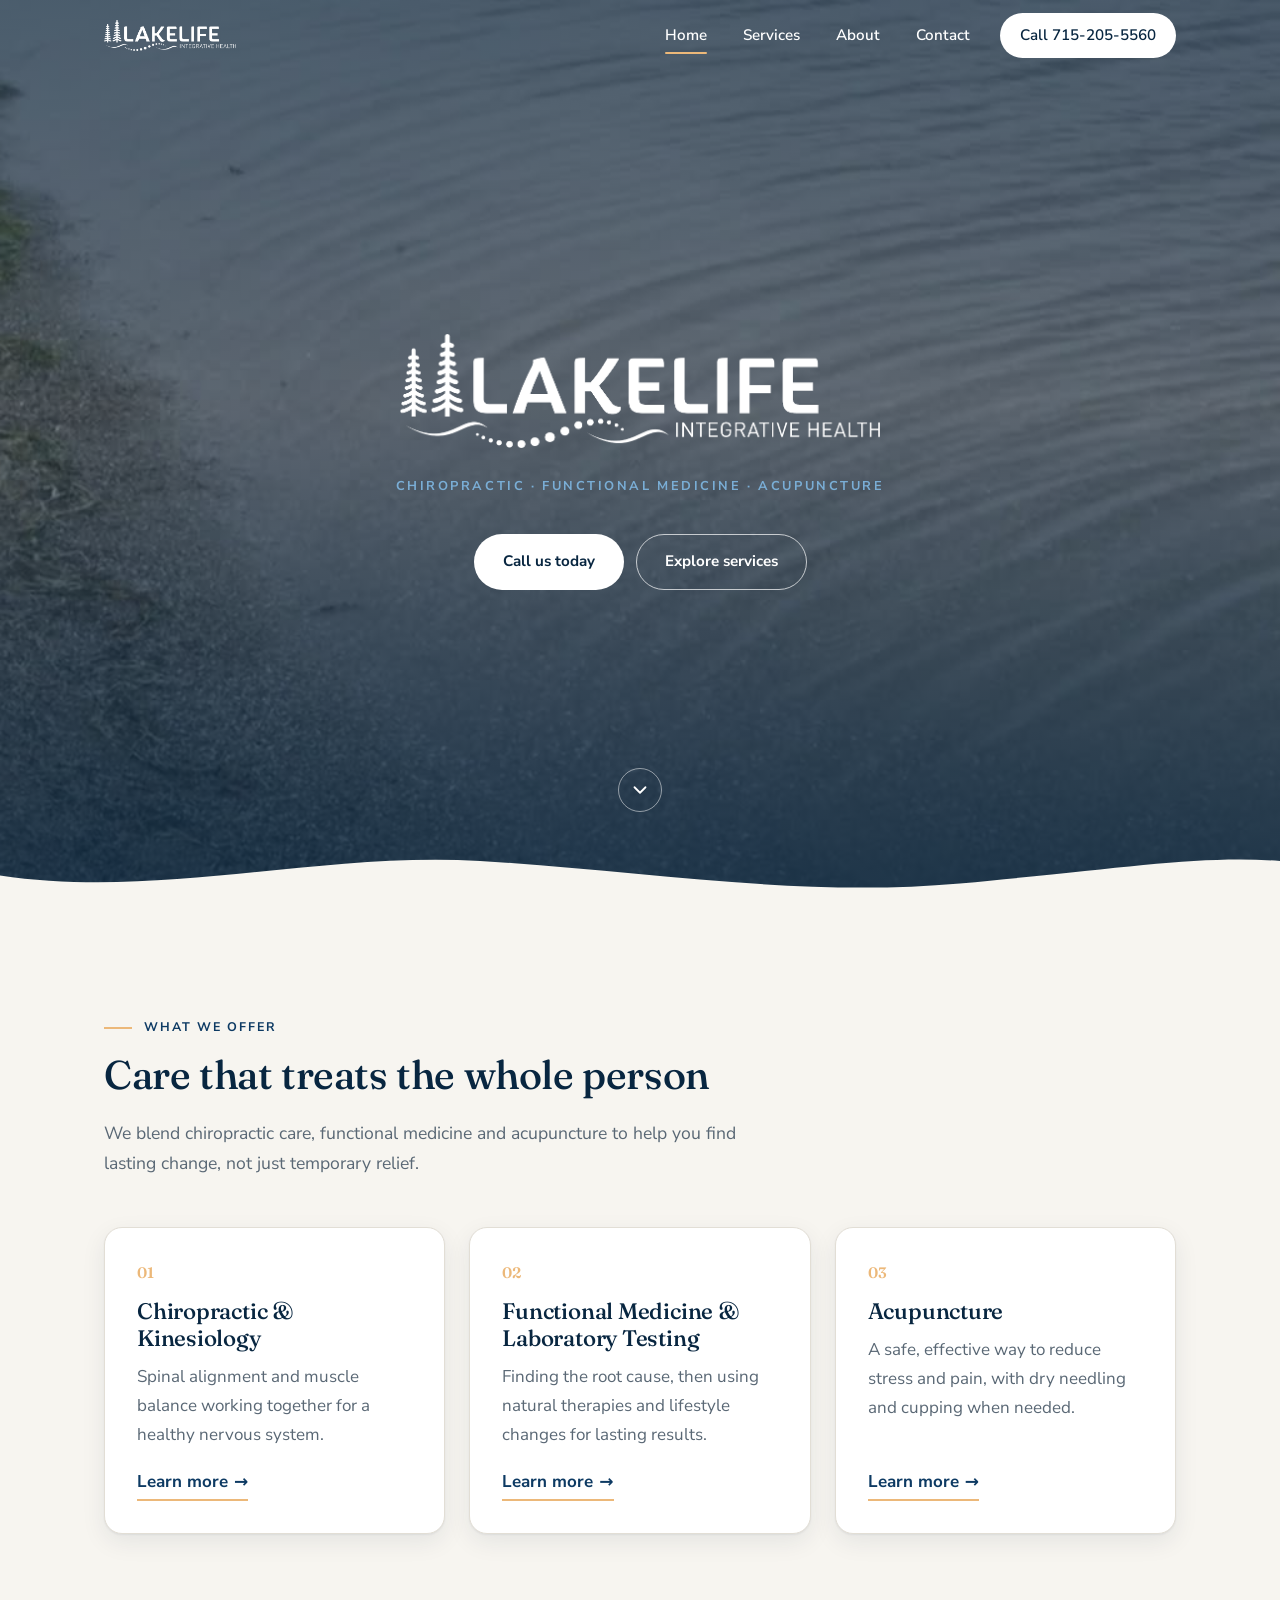
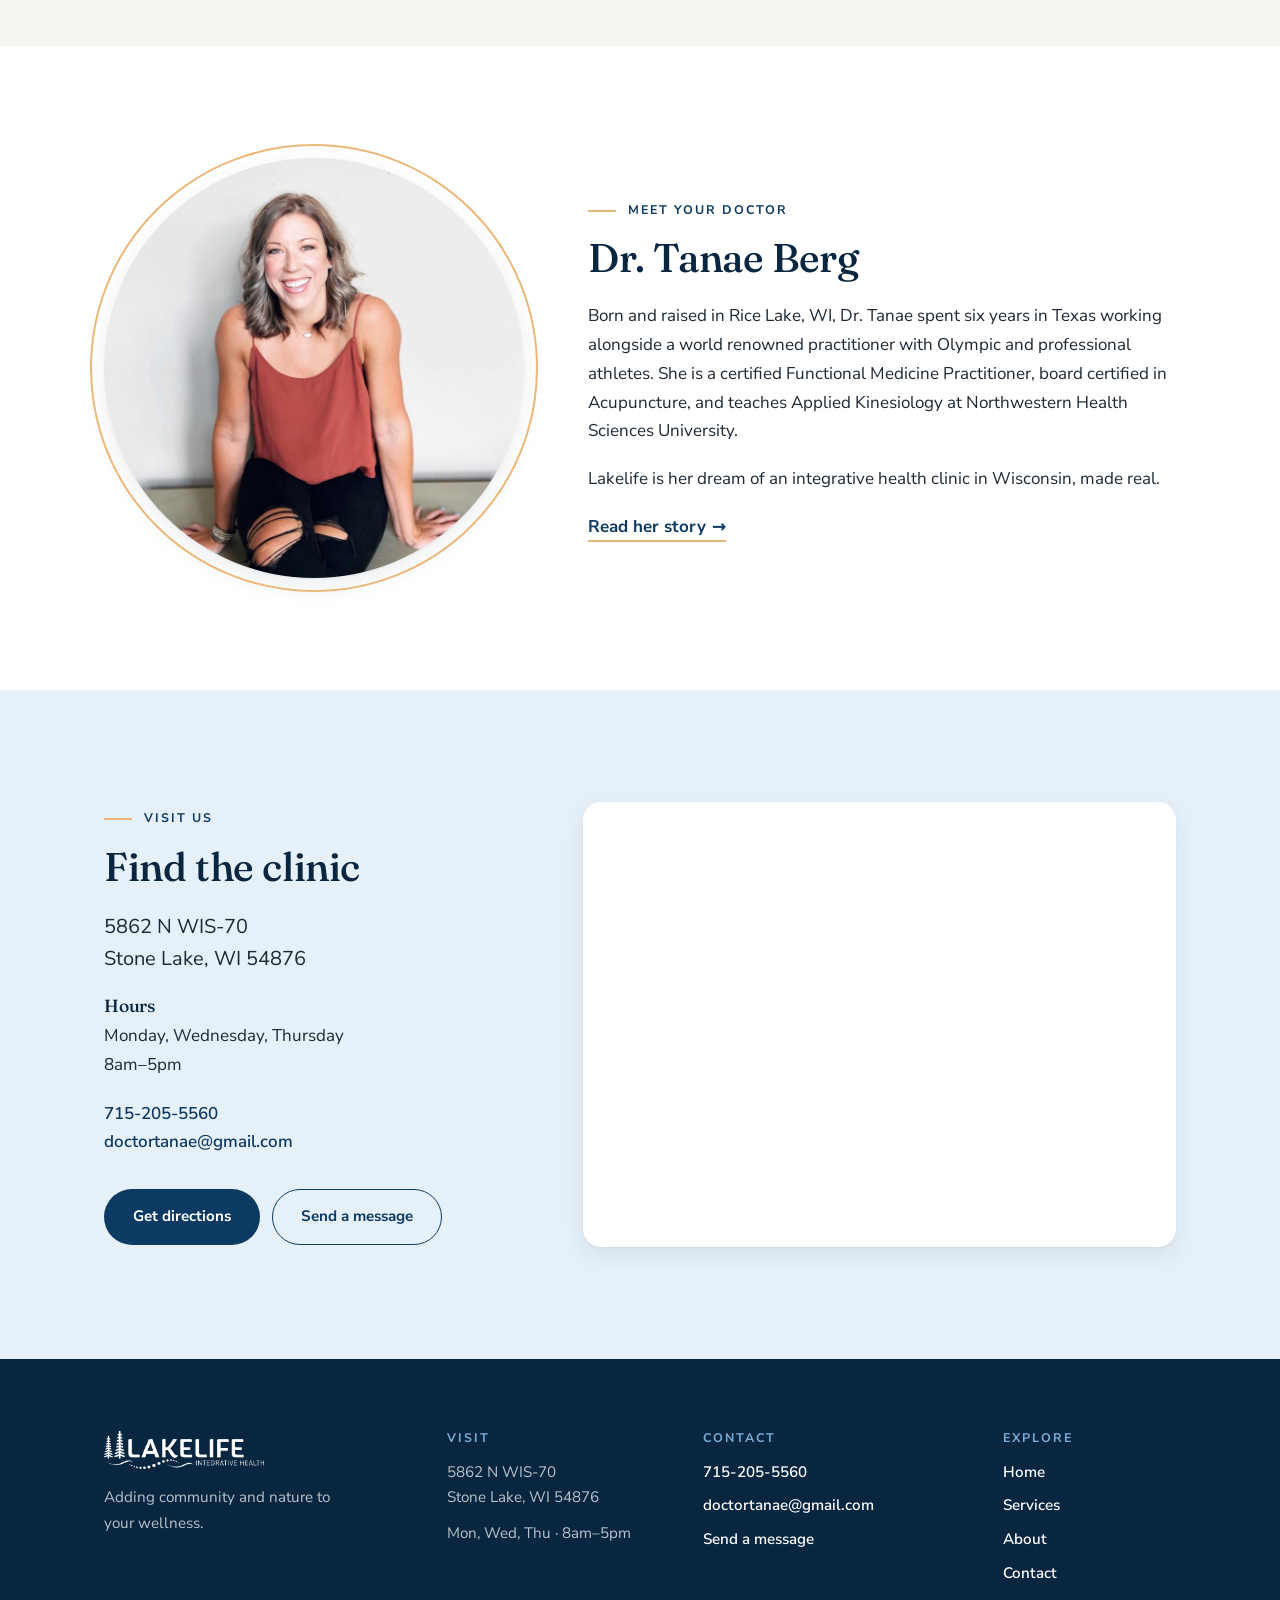
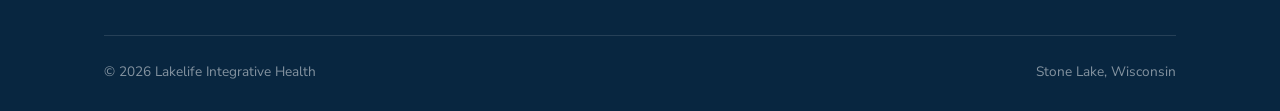
==== commit 1aca9869: "Remove tagline from the home page hero The logo is now the page's h1 so the page keeps a main headin" ====
--- a/index.html
+++ b/index.html
@@ -43,9 +43,8 @@
                 <source src="videos/video.mp4" type="video/mp4" />
             </video>
             <div class="container hero-content">
-                <img class="hero-logo" src="images/logo-white.png" alt="Lakelife Integrative Health" width="969" height="231" />
+                <h1 class="hero-title"><img class="hero-logo" src="images/logo-white.png" alt="Lakelife Integrative Health" width="969" height="231" /></h1>
                 <p class="hero-services"><span>Chiropractic</span> · <span>Functional Medicine</span> · <span>Acupuncture</span></p>
-                <h1>Adding community and nature to your wellness</h1>
                 <div class="hero-actions">
                     <a class="btn btn--light" href="tel:715-205-5560">Call us today</a>
                     <a class="btn btn--ghost" href="services.html">Explore services</a>
--- a/styles.css
+++ b/styles.css
@@ -422,12 +422,8 @@
   margin: 0 auto 28px;
 }
 
-.hero h1 {
-  color: var(--white);
-  font-size: clamp(1.4rem, 3vw, 2rem);
-  font-weight: 400;
-  font-style: italic;
-  margin-bottom: 36px;
+.hero-title {
+  margin: 0;
 }
 
 .hero-actions {
@@ -1128,7 +1124,7 @@
   letter-spacing: 0.2em;
   text-transform: uppercase;
   color: var(--lake);
-  margin-bottom: 12px;
+  margin-bottom: 36px;
 }
 
 .hero-services span {
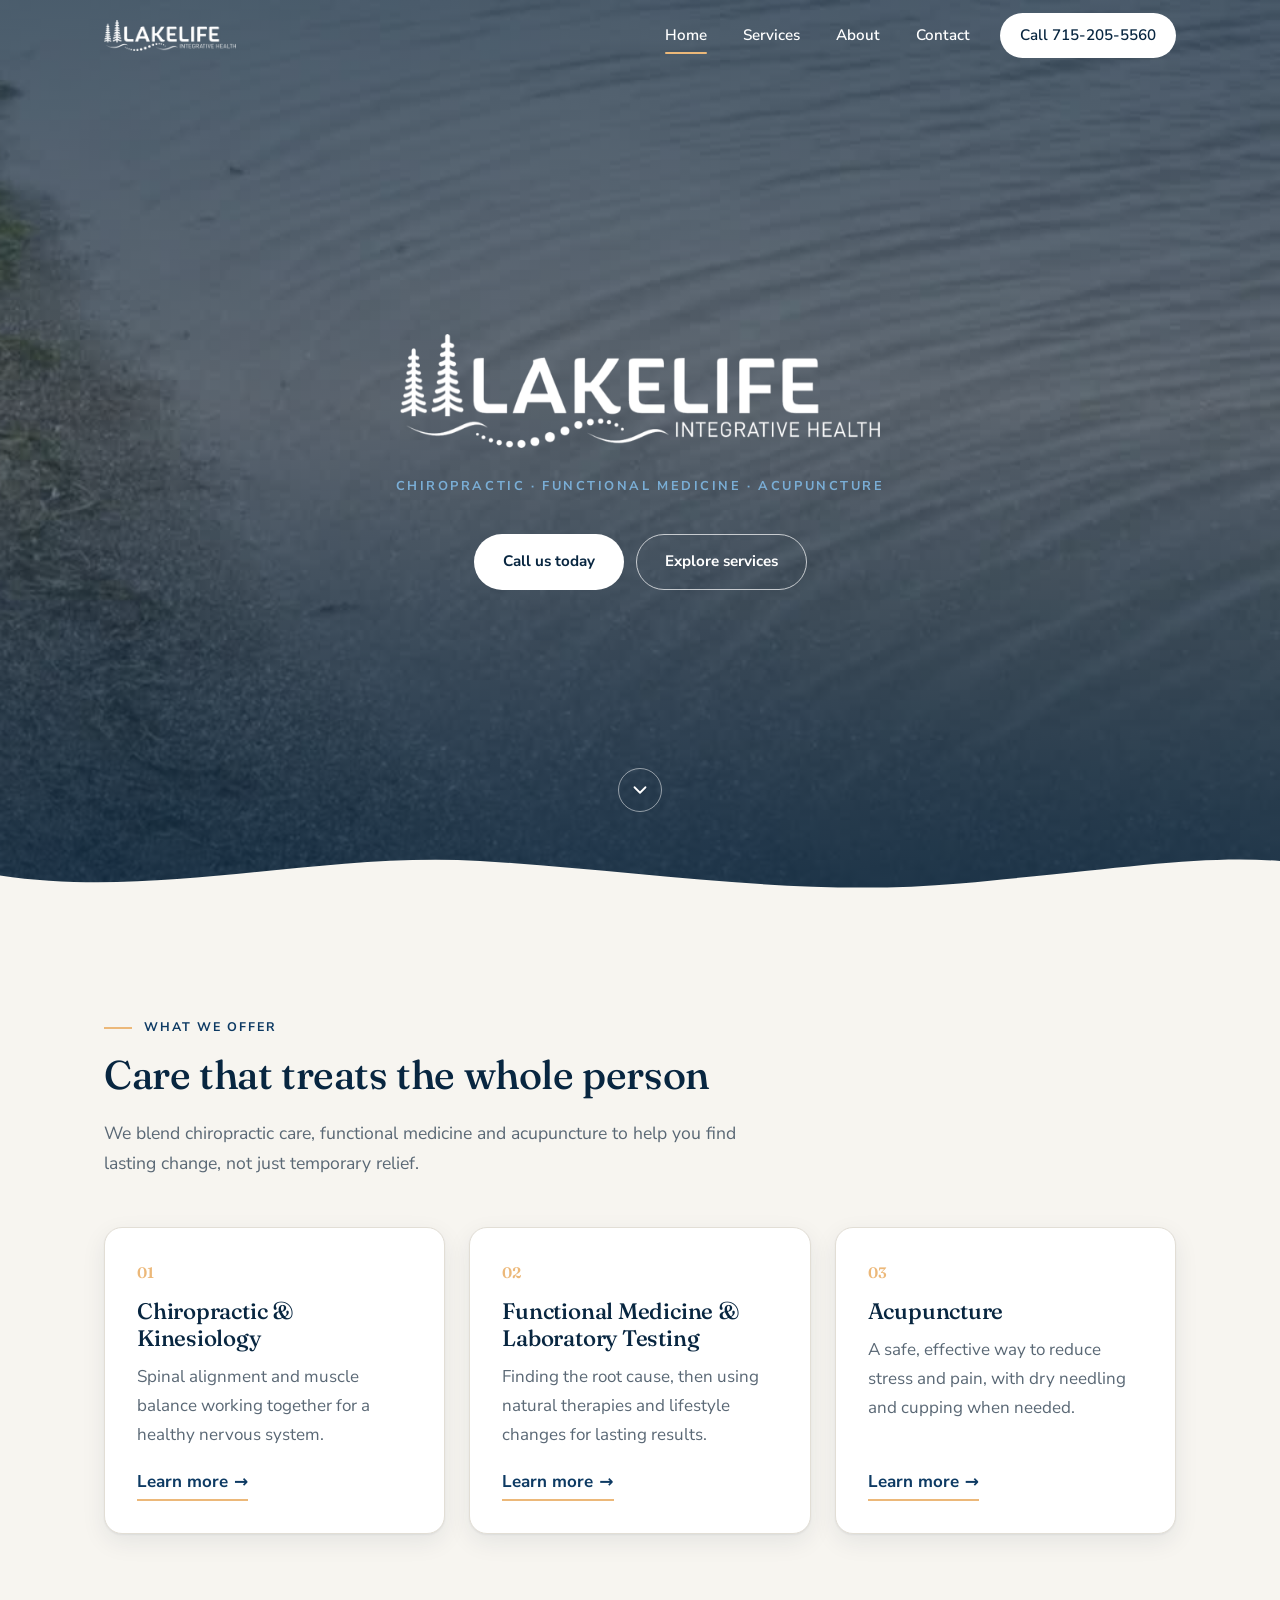
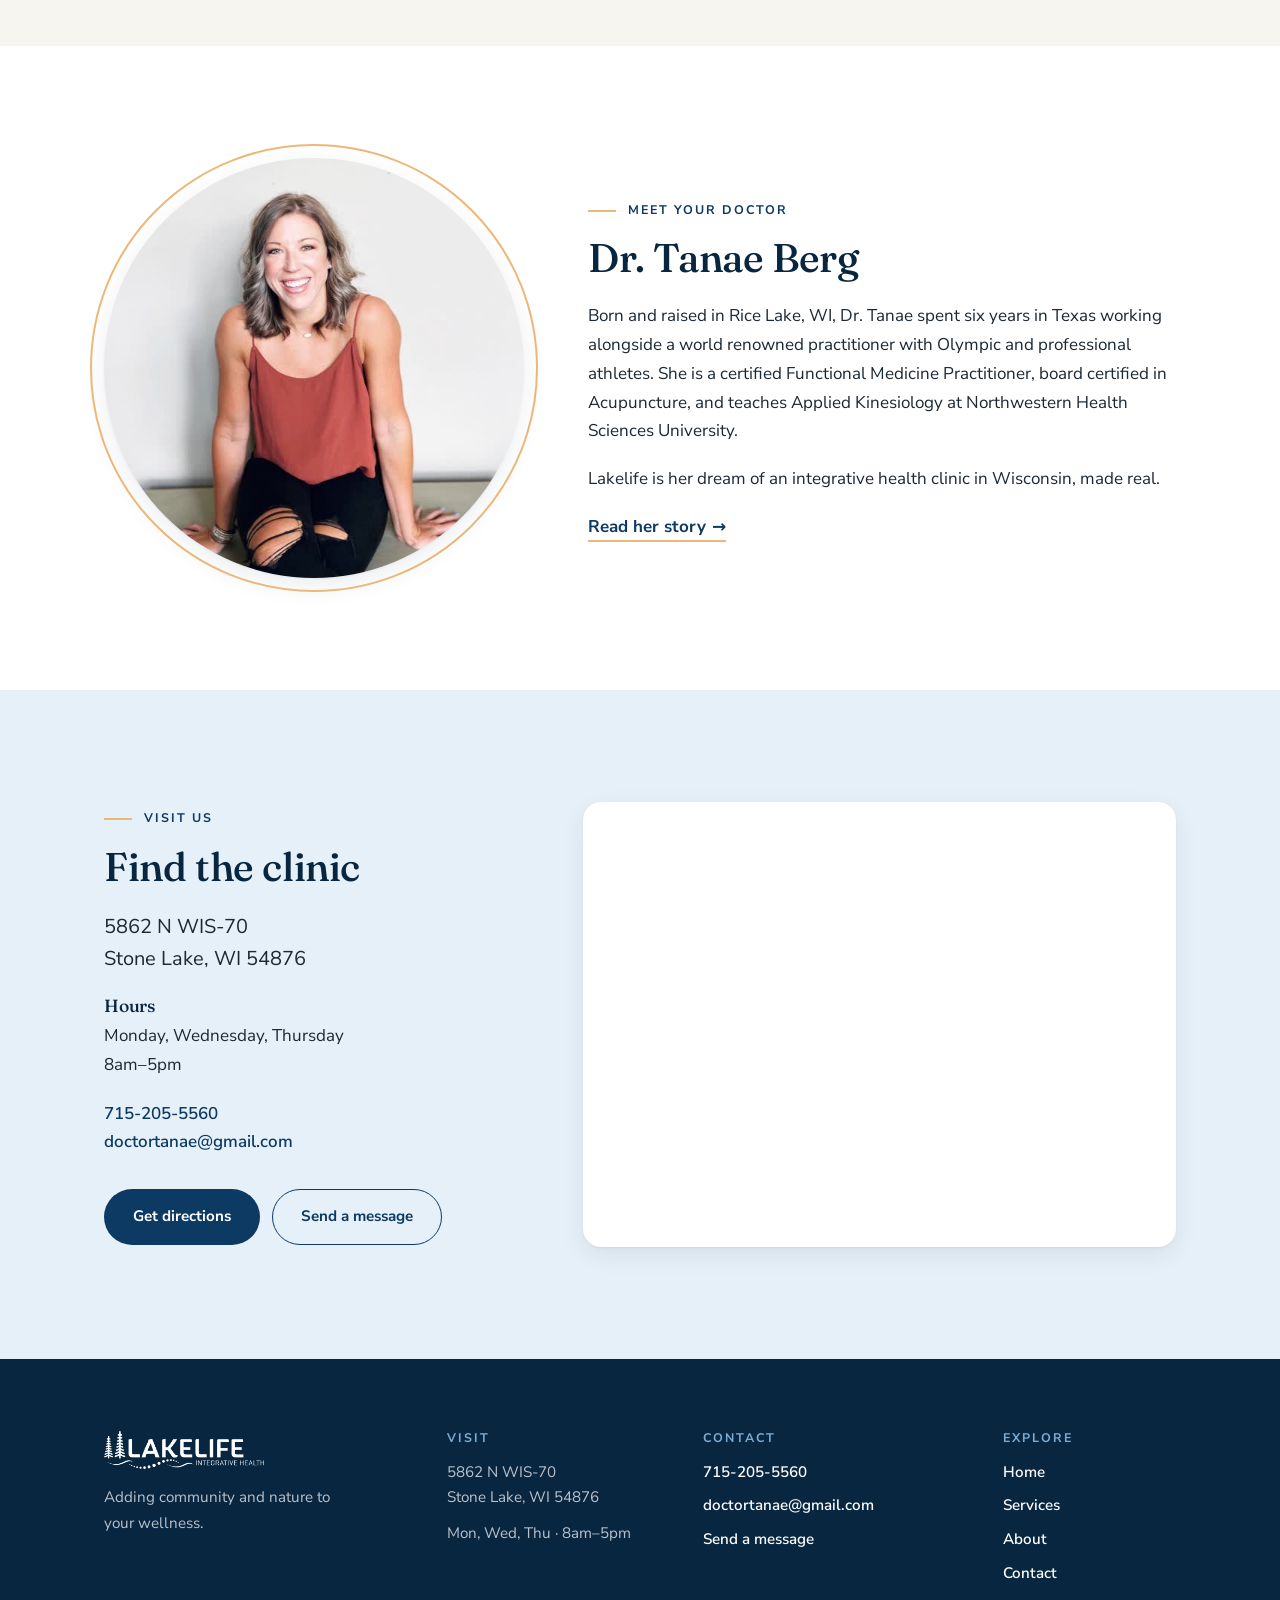
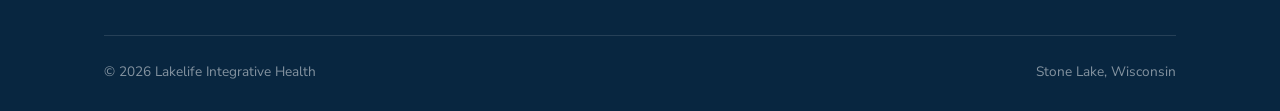
==== commit 9d1613c9: "Improve mobile page speed From the PageSpeed Insights report (mobile performance 69): - Skip the bac" ====
--- a/index.html
+++ b/index.html
@@ -7,10 +7,13 @@
     <title>Lakelife Integrative Health</title>
     <meta name="description" content="Chiropractic, kinesiology, functional medicine and acupuncture with Dr. Tanae Berg in Wisconsin." />
     <meta name="theme-color" content="#082640" />
-    <link rel="icon" type="image/png" href="/images/icons8-lake-32.png" />
+    <link rel="icon" href="/favicon.ico" sizes="32x32" />
+    <link rel="icon" href="/images/favicon.svg" type="image/svg+xml" />
+    <link rel="apple-touch-icon" href="/images/apple-touch-icon.png" />
     <link rel="preconnect" href="https://fonts.googleapis.com" />
     <link rel="preconnect" href="https://fonts.gstatic.com" crossorigin />
-    <link href="https://fonts.googleapis.com/css2?family=Fraunces:ital,opsz,wght@0,9..144,400;0,9..144,500;1,9..144,400&family=Nunito+Sans:opsz,wght@6..12,400;6..12,600;6..12,700&display=swap" rel="stylesheet" />
+    <link rel="preload" as="style" href="https://fonts.googleapis.com/css2?family=Fraunces:ital,opsz,wght@0,9..144,400;0,9..144,500;1,9..144,400&family=Nunito+Sans:opsz,wght@6..12,400;6..12,600;6..12,700&display=swap" onload="this.onload=null;this.rel='stylesheet'" />
+    <noscript><link rel="stylesheet" href="https://fonts.googleapis.com/css2?family=Fraunces:ital,opsz,wght@0,9..144,400;0,9..144,500;1,9..144,400&family=Nunito+Sans:opsz,wght@6..12,400;6..12,600;6..12,700&display=swap" /></noscript>
     <link rel="stylesheet" href="styles.css" />
     <script>document.documentElement.classList.add("js");</script>
 </head>
@@ -19,8 +22,8 @@
     <header class="site-nav site-nav--overlay">
         <div class="container">
             <a class="brand" href="index.html" aria-label="Lakelife home">
-                <img class="logo-color" src="images/logo.png" alt="Lakelife Integrative Health" width="1148" height="273" />
-                <img class="logo-white" src="images/logo-white.png" alt="Lakelife Integrative Health" width="969" height="231" />
+                <img class="logo-color" src="images/logo-nav.png" alt="Lakelife Integrative Health" width="400" height="95" />
+                <img class="logo-white" src="images/logo-white-600.png" alt="Lakelife Integrative Health" width="600" height="143" />
             </a>
             <button class="nav-toggle" type="button" aria-label="Menu" aria-expanded="false" aria-controls="nav-links">
                 <svg width="26" height="26" viewBox="0 0 24 24" fill="none" stroke="currentColor" stroke-width="2" stroke-linecap="round" aria-hidden="true">
@@ -39,11 +42,9 @@
 
     <main>
         <section class="hero">
-            <video class="hero-video" autoplay loop muted playsinline preload="metadata" poster="videos/poster.jpg" aria-hidden="true">
-                <source src="videos/video.mp4" type="video/mp4" />
-            </video>
+            <video class="hero-video" autoplay loop muted playsinline preload="none" poster="videos/poster.jpg" data-src="videos/video.mp4" aria-hidden="true"></video>
             <div class="container hero-content">
-                <h1 class="hero-title"><img class="hero-logo" src="images/logo-white.png" alt="Lakelife Integrative Health" width="969" height="231" /></h1>
+                <h1 class="hero-title"><img class="hero-logo" src="images/logo-white-600.png" srcset="images/logo-white-600.png 600w, images/logo-white.png 969w" sizes="(max-width: 600px) 80vw, 480px" alt="Lakelife Integrative Health" width="969" height="231" fetchpriority="high" /></h1>
                 <p class="hero-services"><span>Chiropractic</span> · <span>Functional Medicine</span> · <span>Acupuncture</span></p>
                 <div class="hero-actions">
                     <a class="btn btn--light" href="tel:715-205-5560">Call us today</a>
@@ -70,19 +71,19 @@
                     <span class="card-num">01</span>
                     <h3>Chiropractic &amp; Kinesiology</h3>
                     <p>Spinal alignment and muscle balance working together for a healthy nervous system.</p>
-                    <a class="text-link" href="services.html#service-1">Learn more</a>
+                    <a class="text-link" href="services.html#service-1">Learn more<span class="visually-hidden"> about chiropractic and kinesiology</span></a>
                 </article>
                 <article class="card reveal">
                     <span class="card-num">02</span>
                     <h3>Functional Medicine &amp; Laboratory Testing</h3>
                     <p>Finding the root cause, then using natural therapies and lifestyle changes for lasting results.</p>
-                    <a class="text-link" href="services.html#service-2">Learn more</a>
+                    <a class="text-link" href="services.html#service-2">Learn more<span class="visually-hidden"> about functional medicine</span></a>
                 </article>
                 <article class="card reveal">
                     <span class="card-num">03</span>
                     <h3>Acupuncture</h3>
                     <p>A safe, effective way to reduce stress and pain, with dry needling and cupping when needed.</p>
-                    <a class="text-link" href="services.html#service-3">Learn more</a>
+                    <a class="text-link" href="services.html#service-3">Learn more<span class="visually-hidden"> about acupuncture</span></a>
                 </article>
                 </div>
             </div>
@@ -91,7 +92,7 @@
         <section class="section section--white">
             <div class="container about-intro">
                 <div class="portrait reveal">
-                    <img src="images/headshot.jpg" alt="Dr. Tanae Berg" width="882" height="882" loading="lazy" />
+                    <img src="images/headshot-560.jpg" srcset="images/headshot-560.jpg 560w, images/headshot.jpg 882w" sizes="(max-width: 860px) 280px, 420px" alt="Dr. Tanae Berg" width="882" height="882" loading="lazy" />
                 </div>
                 <div class="reveal">
                     <span class="eyebrow">Meet your doctor</span>
@@ -128,8 +129,7 @@
             <div class="map reveal">
                 <iframe
                     title="Map showing Lakelife Integrative Health in Stone Lake, Wisconsin"
-                    src="https://www.google.com/maps?q=5862+N+WIS-70,+Stone+Lake,+WI+54876&amp;z=14&amp;output=embed"
-                    loading="lazy"
+                    data-src="https://www.google.com/maps?q=5862+N+WIS-70,+Stone+Lake,+WI+54876&amp;z=14&amp;output=embed"
                     referrerpolicy="no-referrer-when-downgrade"
                     allowfullscreen></iframe>
             </div>
@@ -141,7 +141,7 @@
         <div class="container">
             <div class="footer-grid">
                 <div class="footer-brand">
-                    <img class="footer-logo" src="images/logo-white.png" alt="Lakelife Integrative Health" width="969" height="231" loading="lazy" />
+                    <img class="footer-logo" src="images/logo-white-600.png" alt="Lakelife Integrative Health" width="600" height="143" loading="lazy" />
                     <p>Adding community and nature to your wellness.</p>
                 </div>
                 <div>
--- a/styles.css
+++ b/styles.css
@@ -1197,3 +1197,16 @@
     transform: none;
   }
 }
+
+/* ---------- Utilities ---------- */
+.visually-hidden {
+  position: absolute;
+  width: 1px;
+  height: 1px;
+  padding: 0;
+  margin: -1px;
+  overflow: hidden;
+  clip: rect(0, 0, 0, 0);
+  white-space: nowrap;
+  border: 0;
+}
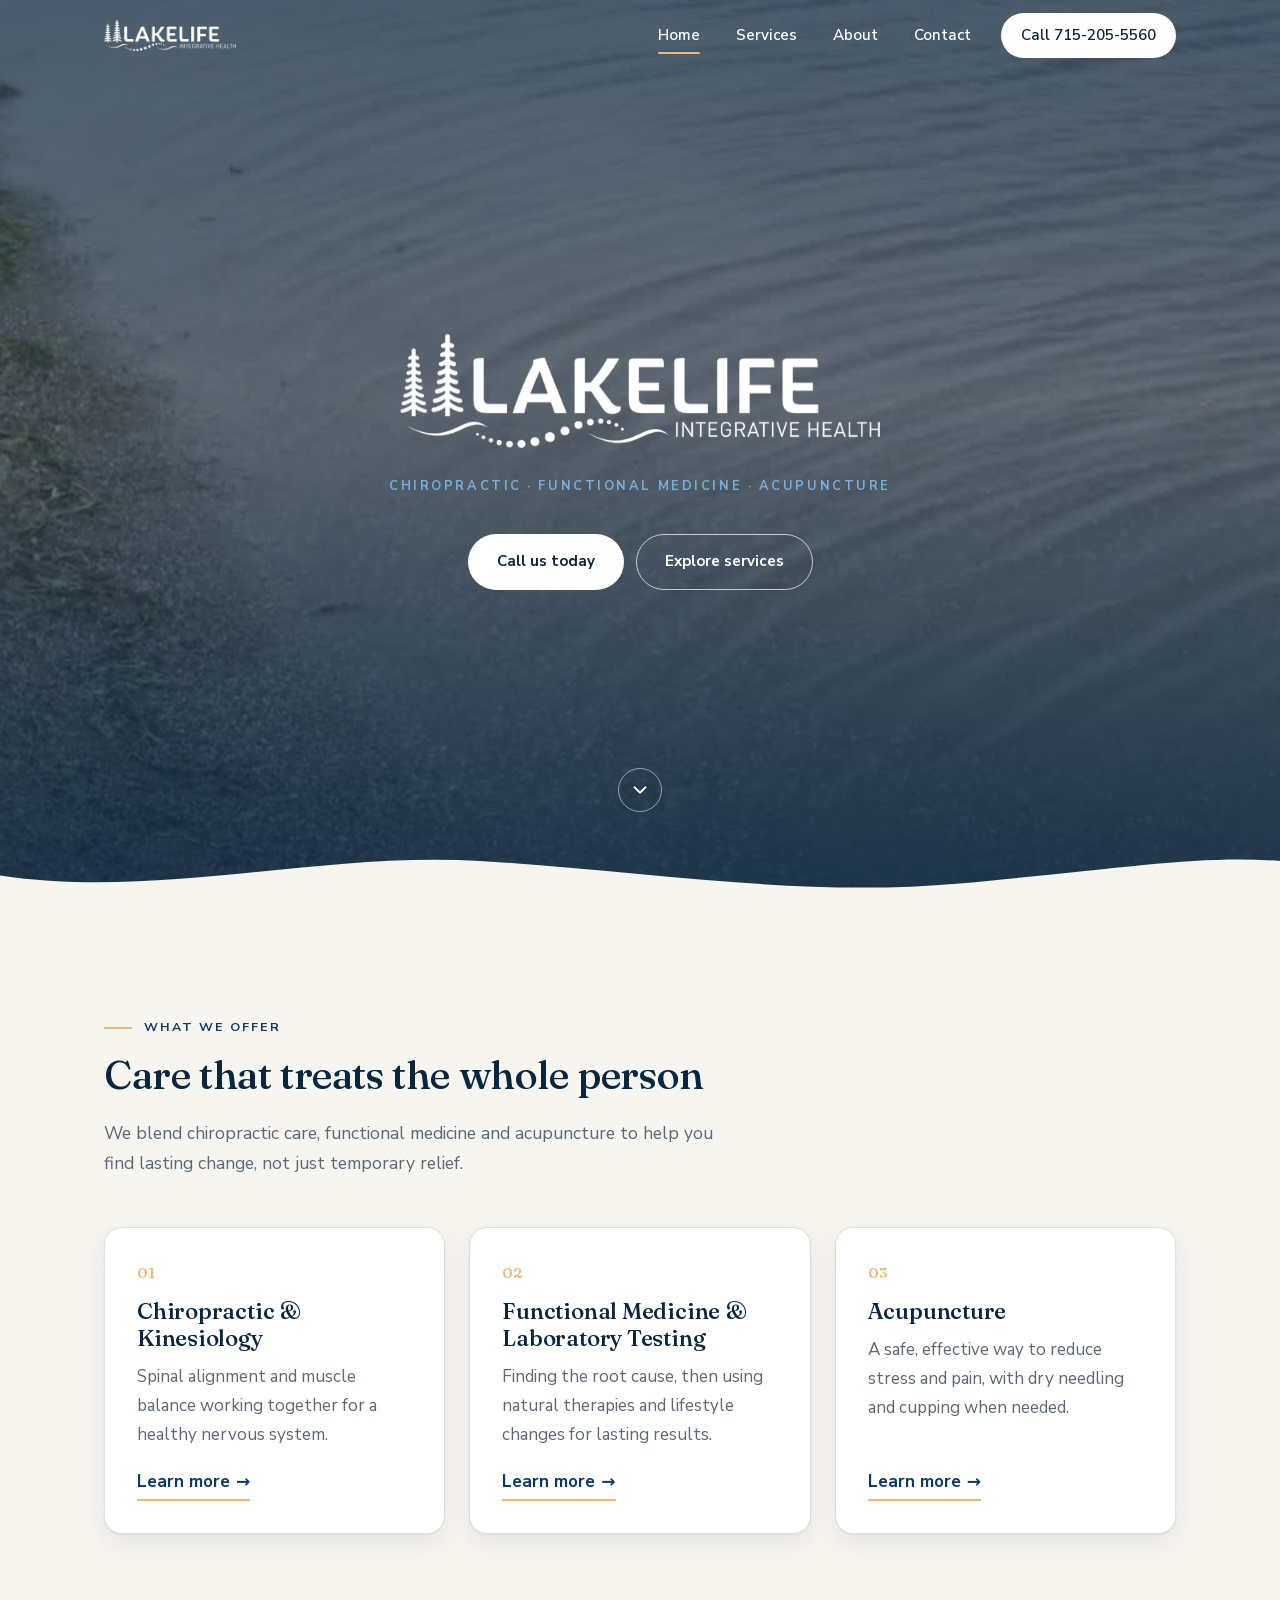
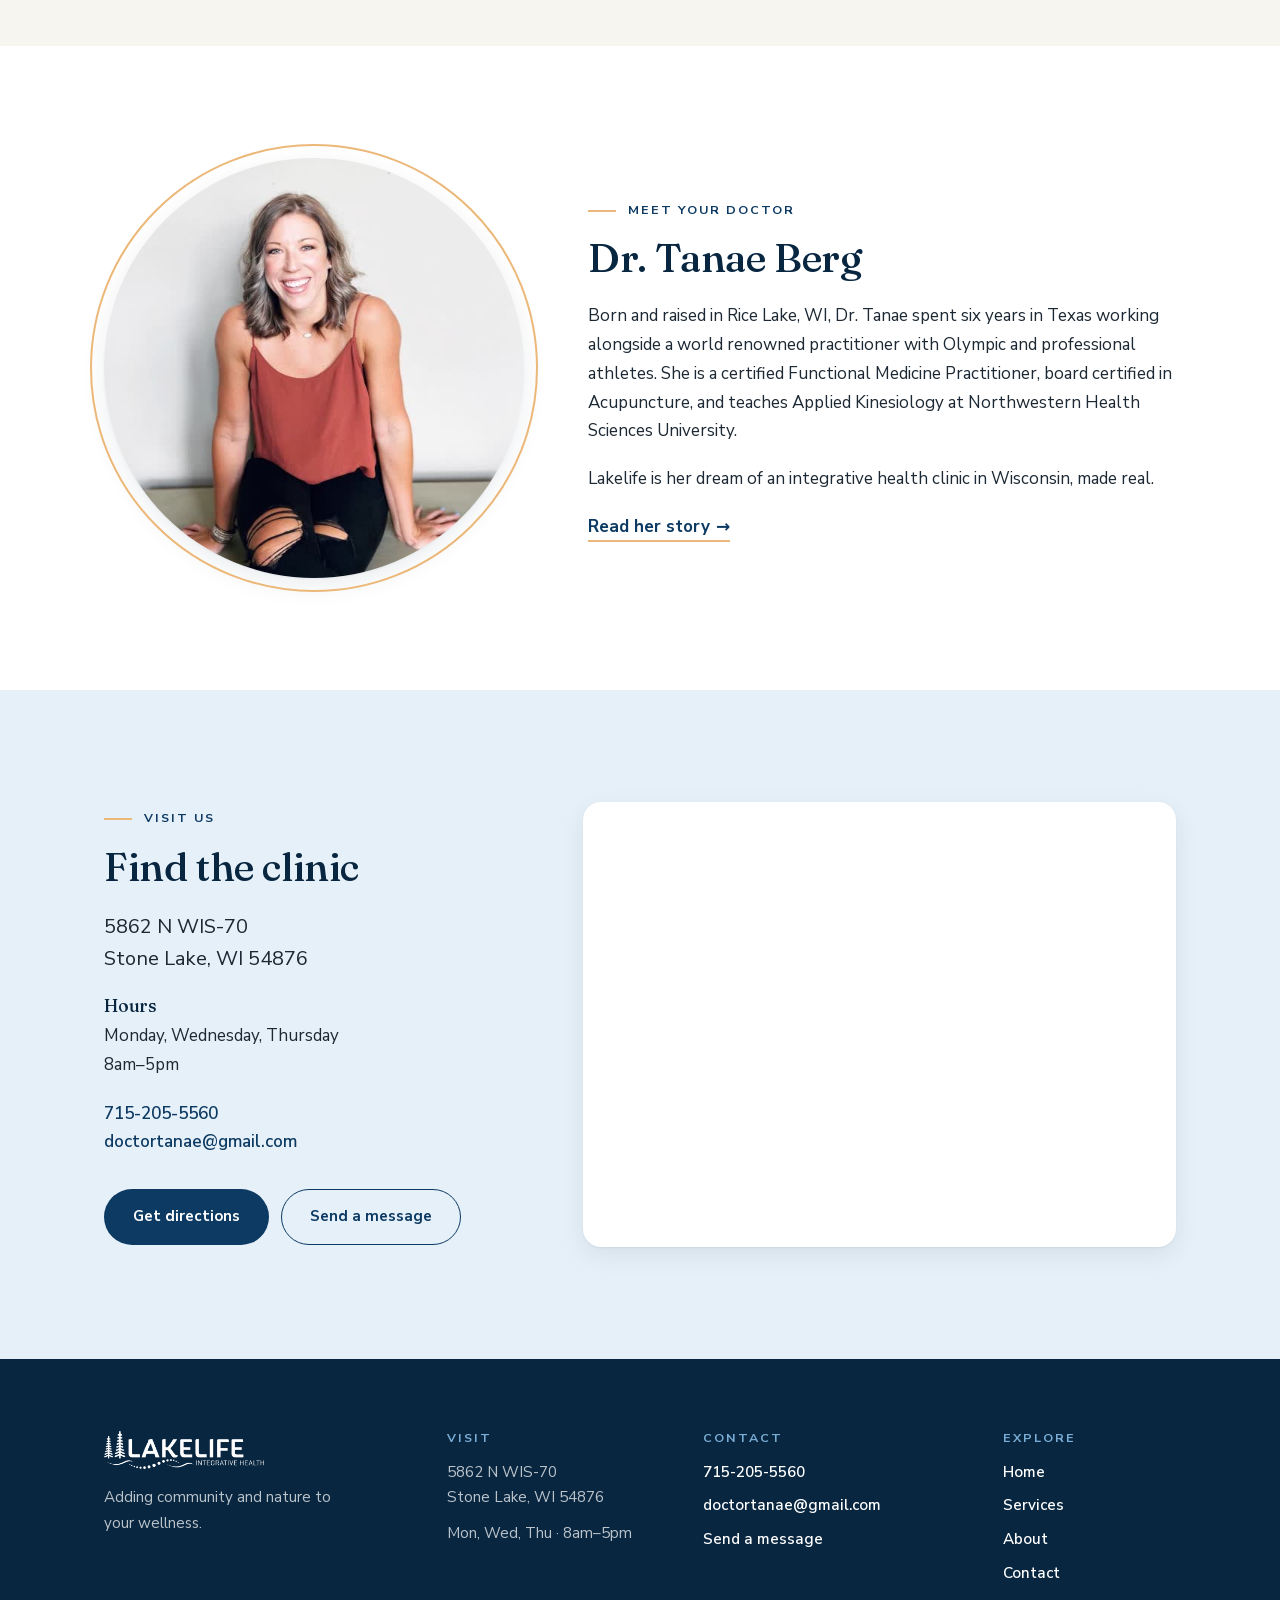
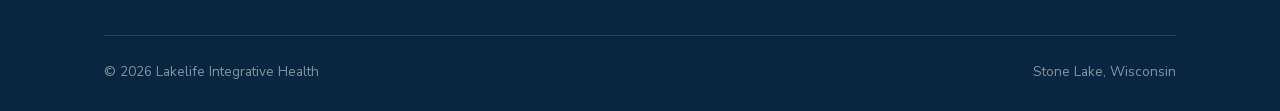
==== commit 9de578a7: "Self-host Fraunces and Nunito Sans Serve the Latin subsets of both fonts from /fonts instead of Goog" ====
--- a/index.html
+++ b/index.html
@@ -10,10 +10,7 @@
     <link rel="icon" href="/favicon.ico" sizes="32x32" />
     <link rel="icon" href="/images/favicon.svg" type="image/svg+xml" />
     <link rel="apple-touch-icon" href="/images/apple-touch-icon.png" />
-    <link rel="preconnect" href="https://fonts.googleapis.com" />
-    <link rel="preconnect" href="https://fonts.gstatic.com" crossorigin />
-    <link rel="preload" as="style" href="https://fonts.googleapis.com/css2?family=Fraunces:ital,opsz,wght@0,9..144,400;0,9..144,500;1,9..144,400&family=Nunito+Sans:opsz,wght@6..12,400;6..12,600;6..12,700&display=swap" onload="this.onload=null;this.rel='stylesheet'" />
-    <noscript><link rel="stylesheet" href="https://fonts.googleapis.com/css2?family=Fraunces:ital,opsz,wght@0,9..144,400;0,9..144,500;1,9..144,400&family=Nunito+Sans:opsz,wght@6..12,400;6..12,600;6..12,700&display=swap" /></noscript>
+    <link rel="preload" href="/fonts/nunito-sans-latin.woff2" as="font" type="font/woff2" crossorigin />
     <link rel="stylesheet" href="styles.css" />
     <script>document.documentElement.classList.add("js");</script>
 </head>
--- a/styles.css
+++ b/styles.css
@@ -1,3 +1,31 @@
+/* ---------- Fonts (self-hosted, Latin subset, SIL OFL: see fonts/) ---------- */
+@font-face {
+  font-family: "Fraunces";
+  font-style: normal;
+  font-weight: 400 600;
+  font-display: swap;
+  src: url("fonts/fraunces-latin.woff2") format("woff2");
+  unicode-range: U+0000-00FF, U+0131, U+0152-0153, U+02BB-02BC, U+02C6, U+02DA, U+02DC, U+0304, U+0308, U+0329, U+2000-206F, U+20AC, U+2122, U+2191, U+2193, U+2212, U+2215, U+FEFF, U+FFFD;
+}
+
+@font-face {
+  font-family: "Fraunces";
+  font-style: italic;
+  font-weight: 400;
+  font-display: swap;
+  src: url("fonts/fraunces-italic-latin.woff2") format("woff2");
+  unicode-range: U+0000-00FF, U+0131, U+0152-0153, U+02BB-02BC, U+02C6, U+02DA, U+02DC, U+0304, U+0308, U+0329, U+2000-206F, U+20AC, U+2122, U+2191, U+2193, U+2212, U+2215, U+FEFF, U+FFFD;
+}
+
+@font-face {
+  font-family: "Nunito Sans";
+  font-style: normal;
+  font-weight: 400 700;
+  font-display: swap;
+  src: url("fonts/nunito-sans-latin.woff2") format("woff2");
+  unicode-range: U+0000-00FF, U+0131, U+0152-0153, U+02BB-02BC, U+02C6, U+02DA, U+02DC, U+0304, U+0308, U+0329, U+2000-206F, U+20AC, U+2122, U+2191, U+2193, U+2212, U+2215, U+FEFF, U+FFFD;
+}
+
 /* ---------- Tokens ---------- */
 :root {
   --navy: #0d3a63;
